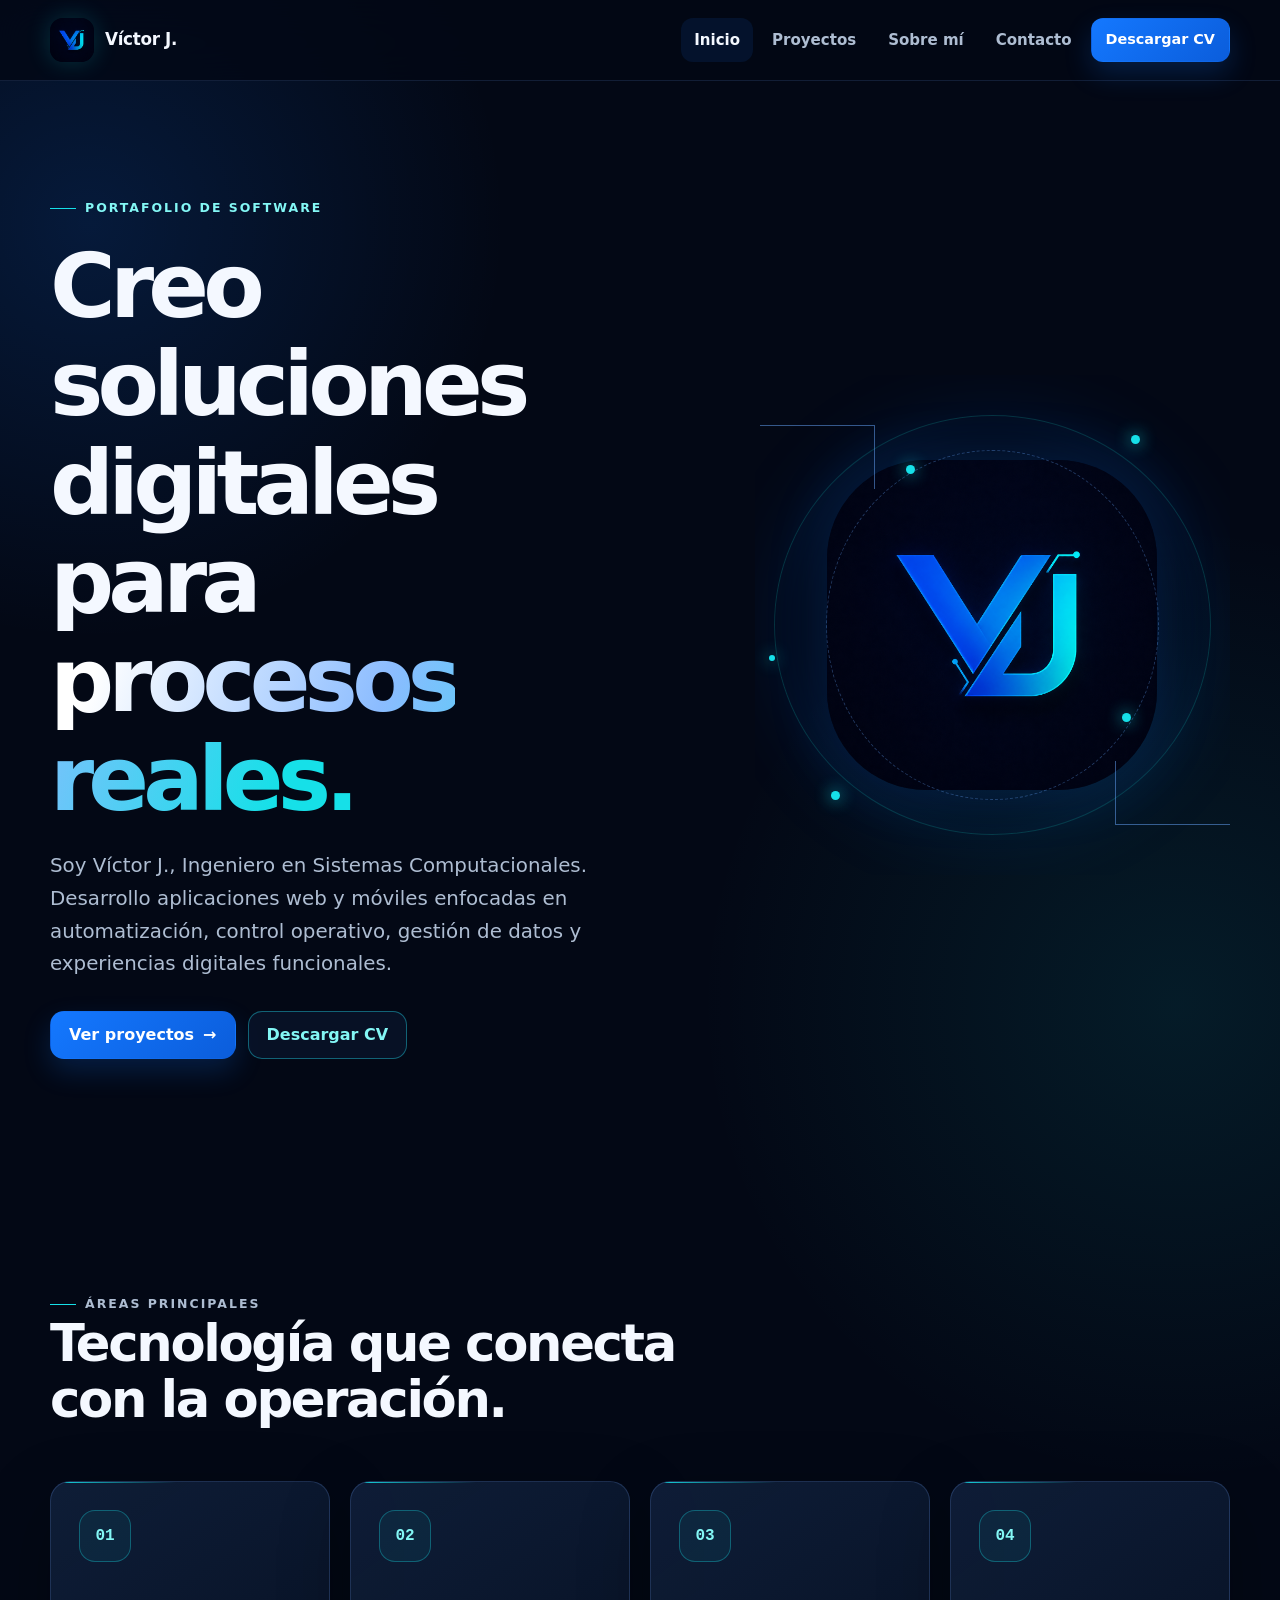
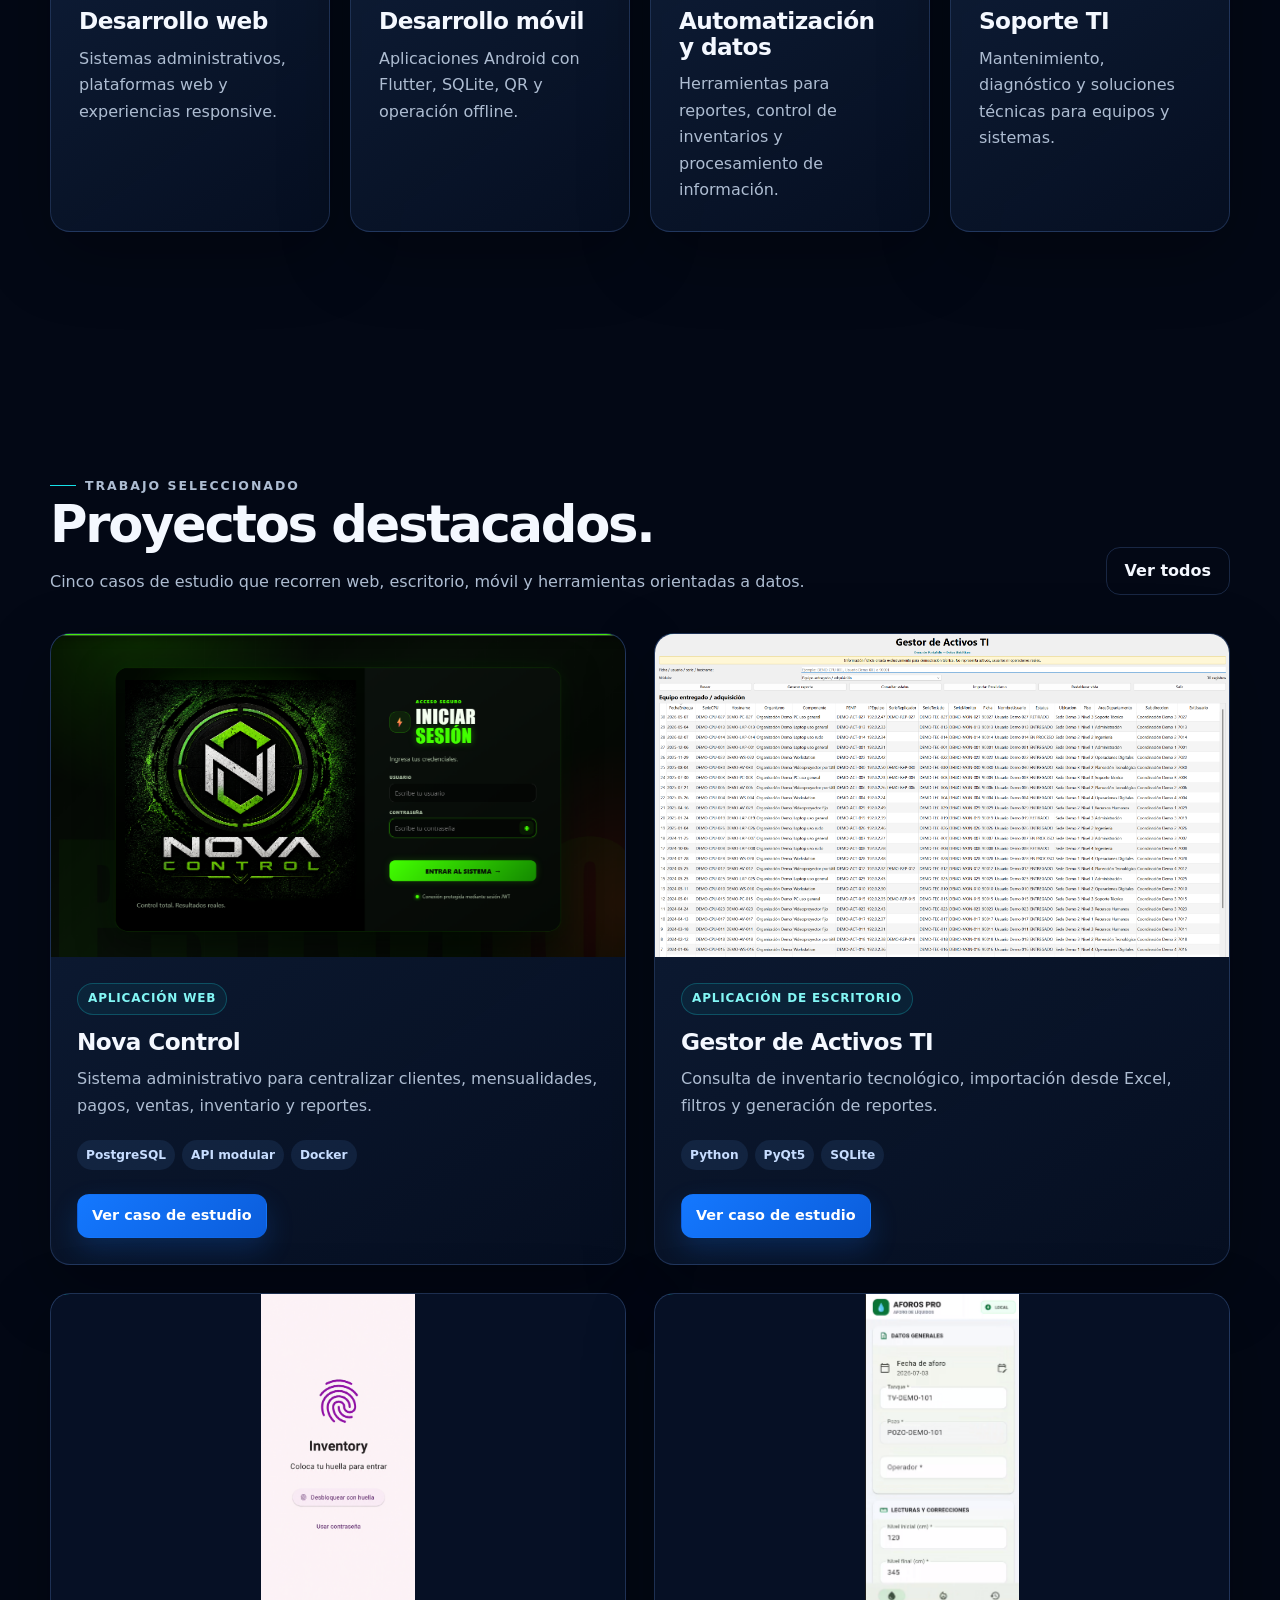
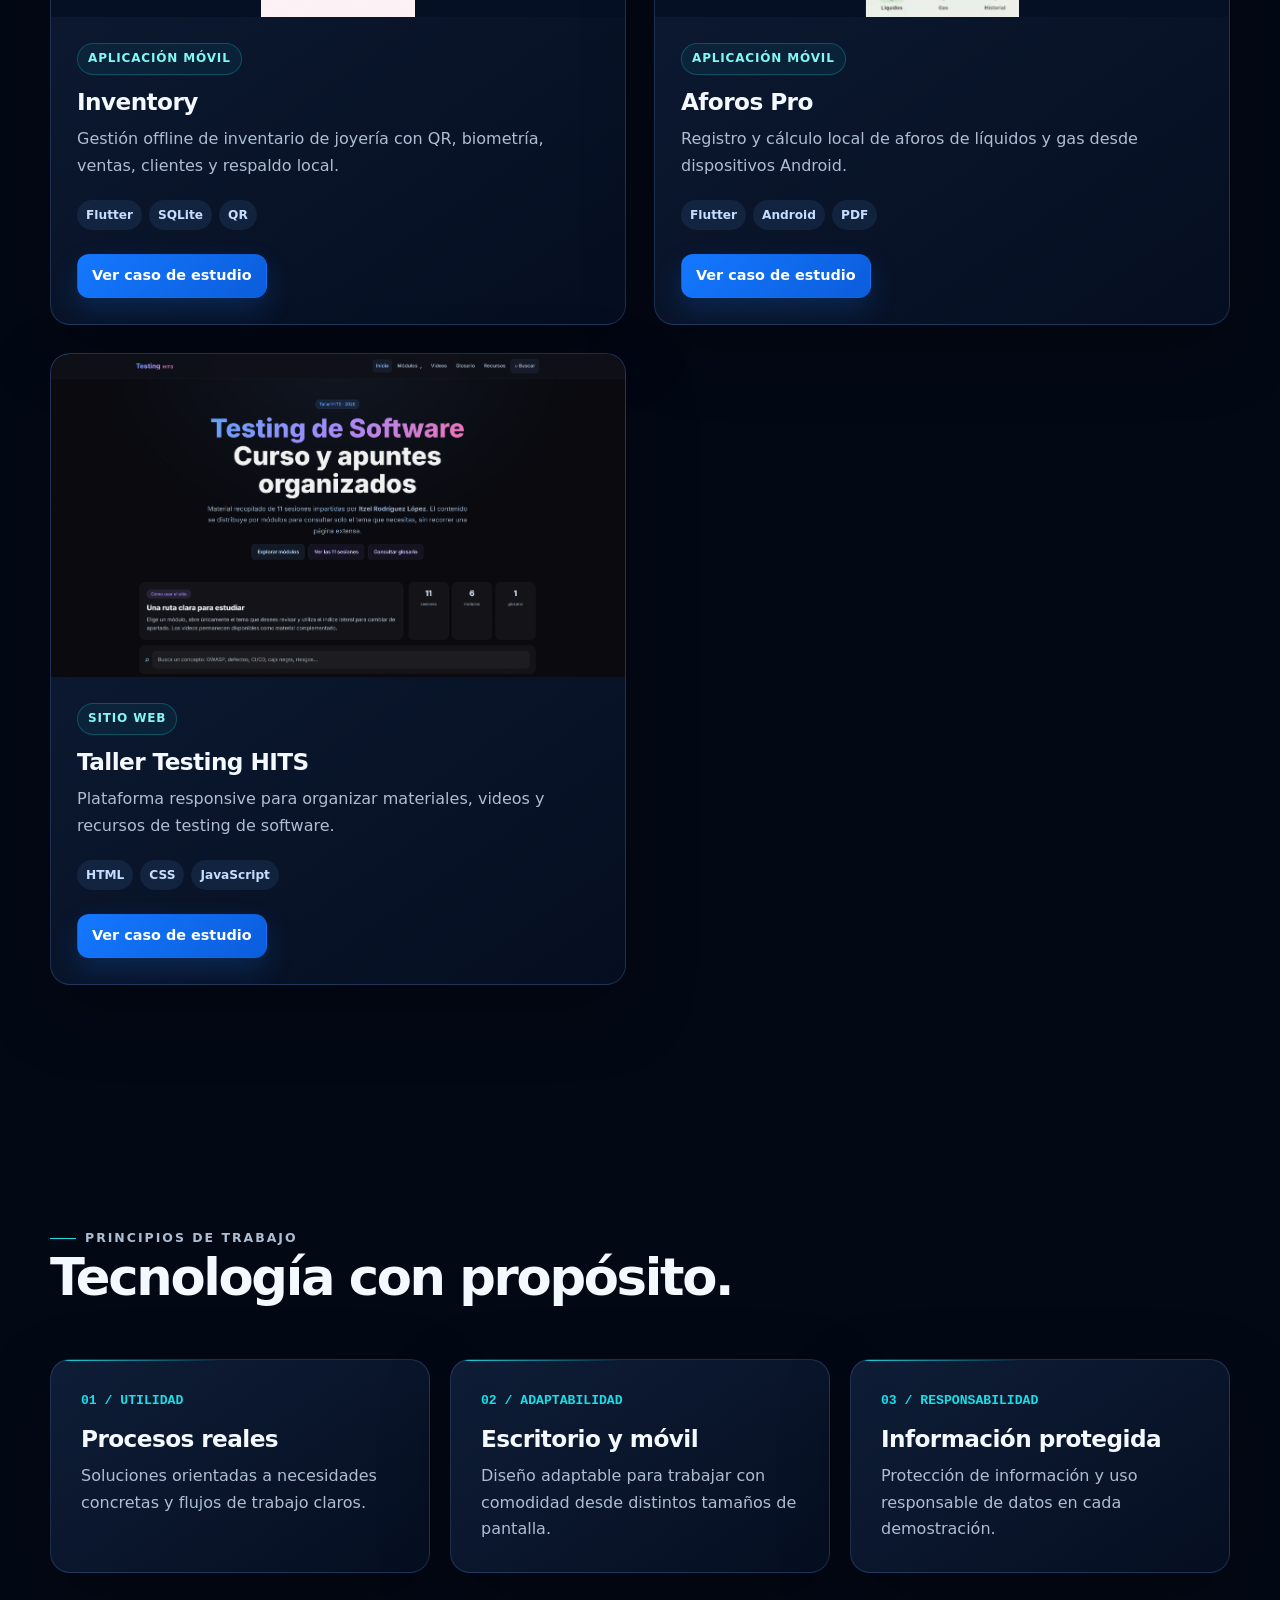
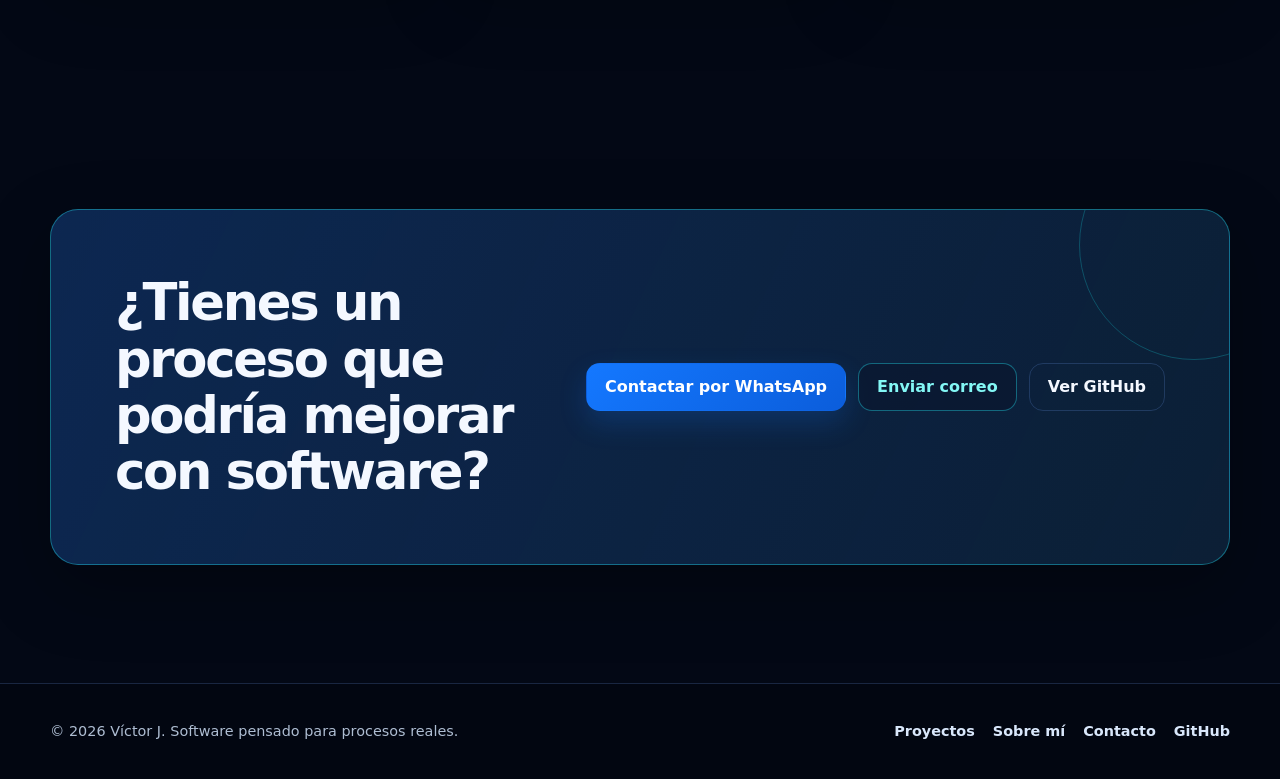
==== index.html @ 26761a8c "Add files via upload" ====
<!doctype html>
<html lang="es">
<head>
  <meta charset="utf-8">
  <meta name="viewport" content="width=device-width, initial-scale=1, viewport-fit=cover">
  <title>Víctor J. | Desarrollo web, móvil y automatización</title>
  <meta name="description" content="Portafolio de Víctor J., Ingeniero en Sistemas Computacionales especializado en desarrollo web, aplicaciones móviles, automatización y soluciones de TI.">
  <meta property="og:title" content="Víctor J. | Portafolio de software">
  <meta property="og:description" content="Soluciones digitales para procesos reales: desarrollo web, móvil, automatización y datos.">
  <meta property="og:type" content="website">
  <meta property="og:image" content="assets/brand/logo-vj.png">
  <meta property="og:locale" content="es_MX">
  <link rel="icon" type="image/png" href="assets/brand/logo-vj.png">
  <link rel="stylesheet" href="assets/css/styles.css">
  <script src="assets/js/site.js" defer></script>
</head>
<body>
  <a class="skip-link" href="#contenido">Saltar al contenido</a>
  <header class="site-header">
    <div class="container nav-shell">
      <a class="brand" href="index.html" aria-label="Víctor J., inicio">
        <img src="assets/brand/logo-vj.png" alt="" width="1254" height="1254">
        <span>Víctor J.</span>
      </a>
      <button class="menu-toggle" type="button" aria-label="Abrir menú" aria-controls="site-nav" aria-expanded="false" data-menu-toggle><span class="menu-icon" aria-hidden="true"></span></button>
      <nav class="site-nav" id="site-nav" aria-label="Navegación principal" data-site-nav>
        <a class="nav-link" href="index.html" aria-current="page">Inicio</a>
        <a class="nav-link" href="proyectos.html">Proyectos</a>
        <a class="nav-link" href="sobre-mi.html">Sobre mí</a>
        <a class="nav-link" href="contacto.html">Contacto</a>
        <a class="button button-small" href="assets/documents/CV-Victor-Jimenez.pdf" download>Descargar CV</a>
      </nav>
    </div>
  </header>

  <main id="contenido">
    <section class="hero">
      <div class="container hero-grid">
        <div class="hero-copy">
          <p class="eyebrow">Portafolio de software</p>
          <h1>Creo soluciones digitales para <span class="gradient-text">procesos reales.</span></h1>
          <p>Soy Víctor J., Ingeniero en Sistemas Computacionales. Desarrollo aplicaciones web y móviles enfocadas en automatización, control operativo, gestión de datos y experiencias digitales funcionales.</p>
          <div class="button-row">
            <a class="button" href="proyectos.html">Ver proyectos <span aria-hidden="true">→</span></a>
            <a class="button button-secondary" href="assets/documents/CV-Victor-Jimenez.pdf" download>Descargar CV</a>
          </div>
        </div>
        <div class="tech-visual" aria-label="Identidad visual tecnológica de Víctor J.">
          <span class="orbit" aria-hidden="true"></span>
          <span class="node node-one" aria-hidden="true"></span>
          <span class="node node-two" aria-hidden="true"></span>
          <span class="node node-three" aria-hidden="true"></span>
          <span class="circuit circuit-one" aria-hidden="true"></span>
          <span class="circuit circuit-two" aria-hidden="true"></span>
          <img class="hero-logo" src="assets/brand/logo-vj.png" alt="Logotipo VJ en tonos azul y turquesa" width="1254" height="1254" fetchpriority="high">
        </div>
      </div>
    </section>

    <section class="section" aria-labelledby="areas-title">
      <div class="container">
        <div class="section-head">
          <div>
            <p class="eyebrow">Áreas principales</p>
            <h2 id="areas-title">Tecnología que conecta con la operación.</h2>
          </div>
        </div>
        <div class="grid-4">
          <article class="card service-card"><span class="service-number">01</span><h3>Desarrollo web</h3><p>Sistemas administrativos, plataformas web y experiencias responsive.</p></article>
          <article class="card service-card"><span class="service-number">02</span><h3>Desarrollo móvil</h3><p>Aplicaciones Android con Flutter, SQLite, QR y operación offline.</p></article>
          <article class="card service-card"><span class="service-number">03</span><h3>Automatización y datos</h3><p>Herramientas para reportes, control de inventarios y procesamiento de información.</p></article>
          <article class="card service-card"><span class="service-number">04</span><h3>Soporte TI</h3><p>Mantenimiento, diagnóstico y soluciones técnicas para equipos y sistemas.</p></article>
        </div>
      </div>
    </section>

    <section class="section" aria-labelledby="featured-title">
      <div class="container">
        <div class="section-head">
          <div>
            <p class="eyebrow">Trabajo seleccionado</p>
            <h2 id="featured-title">Proyectos destacados.</h2>
            <p>Cinco casos de estudio que recorren web, escritorio, móvil y herramientas orientadas a datos.</p>
          </div>
          <a class="button button-ghost" href="proyectos.html">Ver todos</a>
        </div>
        <div class="project-grid">
          <article class="card project-card">
            <div class="project-card-media"><img src="assets/projects/nova-control/inicio-sesion-demo.png" alt="Pantalla demostrativa de inicio de sesión de Nova Control" width="1440" height="898" loading="lazy"></div>
            <div class="project-card-body"><span class="category">Aplicación web</span><h3>Nova Control</h3><p>Sistema administrativo para centralizar clientes, mensualidades, pagos, ventas, inventario y reportes.</p><ul class="tags" aria-label="Tecnologías"><li>PostgreSQL</li><li>API modular</li><li>Docker</li></ul><a class="button button-small" href="proyectos/nova-control.html">Ver caso de estudio</a></div>
          </article>
          <article class="card project-card">
            <div class="project-card-media"><img src="assets/projects/gestor-activos-ti/inventario-principal-demo.png" alt="Interfaz principal demostrativa del Gestor de Activos TI" width="2047" height="1223" loading="lazy"></div>
            <div class="project-card-body"><span class="category">Aplicación de escritorio</span><h3>Gestor de Activos TI</h3><p>Consulta de inventario tecnológico, importación desde Excel, filtros y generación de reportes.</p><ul class="tags" aria-label="Tecnologías"><li>Python</li><li>PyQt5</li><li>SQLite</li></ul><a class="button button-small" href="proyectos/gestor-activos-ti.html">Ver caso de estudio</a></div>
          </article>
          <article class="card project-card">
            <div class="project-card-media media-contain"><img src="assets/projects/inventory/inicio-biometrico.png" alt="Inicio de sesión biométrico de la aplicación Inventory" width="868" height="1813" loading="lazy"></div>
            <div class="project-card-body"><span class="category">Aplicación móvil</span><h3>Inventory</h3><p>Gestión offline de inventario de joyería con QR, biometría, ventas, clientes y respaldo local.</p><ul class="tags" aria-label="Tecnologías"><li>Flutter</li><li>SQLite</li><li>QR</li></ul><a class="button button-small" href="proyectos/inventory.html">Ver caso de estudio</a></div>
          </article>
          <article class="card project-card">
            <div class="project-card-media media-contain"><img src="assets/projects/aforos-pro/aforo-liquidos-demo.png" alt="Formulario demostrativo de aforo de líquidos en Aforos Pro" width="625" height="1309" loading="lazy"></div>
            <div class="project-card-body"><span class="category">Aplicación móvil</span><h3>Aforos Pro</h3><p>Registro y cálculo local de aforos de líquidos y gas desde dispositivos Android.</p><ul class="tags" aria-label="Tecnologías"><li>Flutter</li><li>Android</li><li>PDF</li></ul><a class="button button-small" href="proyectos/aforos-pro.html">Ver caso de estudio</a></div>
          </article>
          <article class="card project-card">
            <div class="project-card-media"><img src="assets/projects/testing-hits/portada-testing-hits.png" alt="Portada de la plataforma web Taller Testing HITS" width="2557" height="1387" loading="lazy"></div>
            <div class="project-card-body"><span class="category">Sitio web</span><h3>Taller Testing HITS</h3><p>Plataforma responsive para organizar materiales, videos y recursos de testing de software.</p><ul class="tags" aria-label="Tecnologías"><li>HTML</li><li>CSS</li><li>JavaScript</li></ul><a class="button button-small" href="proyectos/testing-hits.html">Ver caso de estudio</a></div>
          </article>
        </div>
      </div>
    </section>

    <section class="section" aria-labelledby="principles-title">
      <div class="container">
        <div class="section-head"><div><p class="eyebrow">Principios de trabajo</p><h2 id="principles-title">Tecnología con propósito.</h2></div></div>
        <div class="grid-3">
          <article class="card principle-card"><strong>01 / UTILIDAD</strong><h3>Procesos reales</h3><p>Soluciones orientadas a necesidades concretas y flujos de trabajo claros.</p></article>
          <article class="card principle-card"><strong>02 / ADAPTABILIDAD</strong><h3>Escritorio y móvil</h3><p>Diseño adaptable para trabajar con comodidad desde distintos tamaños de pantalla.</p></article>
          <article class="card principle-card"><strong>03 / RESPONSABILIDAD</strong><h3>Información protegida</h3><p>Protección de información y uso responsable de datos en cada demostración.</p></article>
        </div>
      </div>
    </section>

    <section class="section">
      <div class="container cta-panel">
        <h2>¿Tienes un proceso que podría mejorar con software?</h2>
        <div class="button-row">
          <a class="button" href="https://wa.me/529231001923" target="_blank" rel="noopener noreferrer">Contactar por WhatsApp</a>
          <a class="button button-secondary" href="mailto:mijangos.jimenez967@outlook.es">Enviar correo</a>
          <a class="button button-ghost" href="https://github.com/Victor-de-Jesus967/" target="_blank" rel="noopener noreferrer">Ver GitHub</a>
        </div>
      </div>
    </section>
  </main>

  <footer class="site-footer"><div class="container footer-grid"><p class="footer-copy">© <span data-current-year>2026</span> Víctor J. Software pensado para procesos reales.</p><nav class="footer-links" aria-label="Enlaces de pie de página"><a href="proyectos.html">Proyectos</a><a href="sobre-mi.html">Sobre mí</a><a href="contacto.html">Contacto</a><a href="https://github.com/Victor-de-Jesus967/" target="_blank" rel="noopener noreferrer">GitHub</a></nav></div></footer>
</body>
</html>
---- assets/css/styles.css ----
:root {
  color-scheme: dark;
  --bg: #030815;
  --bg-soft: #071124;
  --surface: rgba(11, 23, 46, 0.78);
  --surface-solid: #0b172e;
  --surface-light: #10203c;
  --line: rgba(115, 167, 255, 0.2);
  --line-strong: rgba(32, 213, 230, 0.42);
  --text: #f4f8ff;
  --muted: #aebdd2;
  --blue: #1478ff;
  --blue-light: #68a7ff;
  --cyan: #16e0e8;
  --cyan-soft: #83f7f5;
  --success: #56e39f;
  --shadow: 0 24px 70px rgba(0, 0, 0, 0.28);
  --radius-lg: 28px;
  --radius-md: 20px;
  --radius-sm: 14px;
  --container: min(1180px, calc(100% - 40px));
  --header-height: 80px;
}

*,
*::before,
*::after {
  box-sizing: border-box;
}

html {
  scroll-behavior: smooth;
  scrollbar-color: var(--blue) var(--bg);
}

body {
  margin: 0;
  min-width: 320px;
  overflow-x: clip;
  background:
    radial-gradient(circle at 7% 4%, rgba(20, 120, 255, 0.16), transparent 26rem),
    radial-gradient(circle at 92% 18%, rgba(22, 224, 232, 0.09), transparent 30rem),
    var(--bg);
  color: var(--text);
  font-family: Inter, ui-sans-serif, system-ui, -apple-system, BlinkMacSystemFont, "Segoe UI", sans-serif;
  font-size: 16px;
  line-height: 1.65;
  text-rendering: optimizeLegibility;
}

body.menu-open,
body.modal-open {
  overflow: hidden;
}

img,
svg {
  display: block;
  height: auto;
  max-width: 100%;
}

a {
  color: inherit;
  text-decoration: none;
}

button,
a {
  -webkit-tap-highlight-color: transparent;
}

button,
input {
  font: inherit;
}

:focus-visible {
  outline: 3px solid var(--cyan);
  outline-offset: 4px;
}

.skip-link {
  position: fixed;
  top: 10px;
  left: 10px;
  z-index: 9999;
  transform: translateY(-150%);
  border-radius: 10px;
  background: var(--text);
  color: var(--bg);
  padding: 11px 16px;
  font-weight: 800;
  transition: transform 160ms ease;
}

.skip-link:focus {
  transform: translateY(0);
}

.container {
  width: var(--container);
  margin-inline: auto;
}

.site-header {
  position: sticky;
  top: 0;
  z-index: 1000;
  padding-top: env(safe-area-inset-top);
  border-bottom: 1px solid rgba(115, 167, 255, 0.14);
  background: rgba(3, 8, 21, 0.82);
  backdrop-filter: blur(18px);
}

.nav-shell {
  min-height: var(--header-height);
  display: flex;
  align-items: center;
  justify-content: space-between;
  gap: 28px;
}

.brand {
  display: inline-flex;
  align-items: center;
  gap: 11px;
  flex: 0 0 auto;
  font-weight: 850;
  letter-spacing: -0.02em;
}

.brand img {
  width: 44px;
  height: 44px;
  border-radius: 13px;
  box-shadow: 0 0 24px rgba(22, 224, 232, 0.2);
}

.brand span {
  font-size: 1.05rem;
}

.site-nav {
  display: flex;
  align-items: center;
  gap: 6px;
}

.nav-link {
  display: inline-flex;
  min-height: 44px;
  align-items: center;
  border-radius: 12px;
  padding: 8px 13px;
  color: var(--muted);
  font-size: 0.94rem;
  font-weight: 700;
  transition: color 160ms ease, background 160ms ease;
}

.nav-link:hover,
.nav-link[aria-current="page"] {
  background: rgba(20, 120, 255, 0.1);
  color: var(--text);
}

.menu-toggle {
  display: none;
  width: 48px;
  height: 48px;
  align-items: center;
  justify-content: center;
  border: 1px solid var(--line);
  border-radius: 14px;
  background: var(--surface);
  color: var(--text);
  cursor: pointer;
}

.menu-icon,
.menu-icon::before,
.menu-icon::after {
  width: 22px;
  height: 2px;
  border-radius: 2px;
  background: currentColor;
  transition: transform 180ms ease, opacity 180ms ease;
}

.menu-icon {
  position: relative;
}

.menu-icon::before,
.menu-icon::after {
  position: absolute;
  left: 0;
  content: "";
}

.menu-icon::before { transform: translateY(-7px); }
.menu-icon::after { transform: translateY(7px); }
.menu-toggle[aria-expanded="true"] .menu-icon { background: transparent; }
.menu-toggle[aria-expanded="true"] .menu-icon::before { transform: rotate(45deg); }
.menu-toggle[aria-expanded="true"] .menu-icon::after { transform: rotate(-45deg); }

.button {
  display: inline-flex;
  min-height: 48px;
  align-items: center;
  justify-content: center;
  gap: 9px;
  border: 1px solid transparent;
  border-radius: 14px;
  padding: 11px 18px;
  background: linear-gradient(135deg, var(--blue), #0b5ddb);
  color: #fff;
  font-weight: 800;
  line-height: 1.2;
  cursor: pointer;
  box-shadow: 0 12px 28px rgba(20, 120, 255, 0.2);
  transition: transform 160ms ease, box-shadow 160ms ease, border-color 160ms ease;
}

.button:hover {
  transform: translateY(-2px);
  box-shadow: 0 16px 34px rgba(20, 120, 255, 0.28);
}

.button-secondary {
  border-color: var(--line-strong);
  background: rgba(11, 23, 46, 0.68);
  color: var(--cyan-soft);
  box-shadow: none;
}

.button-ghost {
  border-color: var(--line);
  background: transparent;
  color: var(--text);
  box-shadow: none;
}

.button-small {
  min-height: 44px;
  border-radius: 12px;
  padding: 9px 14px;
  font-size: 0.9rem;
}

.button-row {
  display: flex;
  flex-wrap: wrap;
  gap: 12px;
}

.eyebrow {
  display: inline-flex;
  align-items: center;
  gap: 9px;
  margin: 0 0 18px;
  color: var(--cyan-soft);
  font-size: 0.78rem;
  font-weight: 850;
  letter-spacing: 0.16em;
  text-transform: uppercase;
}

.eyebrow::before {
  width: 26px;
  height: 1px;
  background: var(--cyan);
  content: "";
}

h1,
h2,
h3,
p {
  margin-top: 0;
}

h1,
h2,
h3 {
  line-height: 1.1;
  text-wrap: balance;
}

h1 {
  margin-bottom: 22px;
  font-size: clamp(2.55rem, 7vw, 5.9rem);
  letter-spacing: -0.065em;
}

h2 {
  margin-bottom: 16px;
  font-size: clamp(2rem, 4vw, 3.6rem);
  letter-spacing: -0.045em;
}

h3 {
  margin-bottom: 12px;
  font-size: clamp(1.15rem, 2vw, 1.45rem);
  letter-spacing: -0.025em;
}

.gradient-text {
  background: linear-gradient(110deg, #fff 8%, #8bbcff 48%, var(--cyan) 88%);
  -webkit-background-clip: text;
  background-clip: text;
  color: transparent;
}

.lead {
  max-width: 760px;
  color: var(--muted);
  font-size: clamp(1.02rem, 2vw, 1.22rem);
}

.section {
  position: relative;
  padding-block: clamp(72px, 10vw, 118px);
}

.section-tight {
  padding-block: clamp(52px, 7vw, 82px);
}

.section-head {
  display: flex;
  align-items: end;
  justify-content: space-between;
  gap: 28px;
  margin-bottom: 38px;
}

.section-head > div {
  max-width: 770px;
}

.section-head p {
  margin-bottom: 0;
  color: var(--muted);
}

.hero {
  min-height: calc(100svh - var(--header-height));
  display: grid;
  align-items: center;
  padding-block: clamp(64px, 9vw, 110px);
}

.hero-grid {
  display: grid;
  grid-template-columns: minmax(0, 1.12fr) minmax(340px, 0.88fr);
  align-items: center;
  gap: clamp(44px, 8vw, 100px);
}

.hero-copy p:not(.eyebrow) {
  max-width: 720px;
  margin-bottom: 30px;
  color: var(--muted);
  font-size: clamp(1.04rem, 2vw, 1.24rem);
}

.tech-visual {
  position: relative;
  overflow: hidden;
  min-height: 500px;
  display: grid;
  place-items: center;
  isolation: isolate;
}

.tech-visual::before,
.tech-visual::after {
  position: absolute;
  z-index: -2;
  border-radius: 50%;
  content: "";
}

.tech-visual::before {
  inset: 8% 4%;
  border: 1px solid rgba(22, 224, 232, 0.2);
  box-shadow: inset 0 0 80px rgba(20, 120, 255, 0.11), 0 0 80px rgba(20, 120, 255, 0.1);
  animation: visual-pulse 5s ease-in-out infinite;
}

.tech-visual::after {
  inset: 20%;
  background: radial-gradient(circle, rgba(22, 224, 232, 0.22), rgba(20, 120, 255, 0.04) 50%, transparent 72%);
  filter: blur(14px);
}

.hero-logo {
  width: min(72%, 330px);
  aspect-ratio: 1;
  border-radius: 30%;
  box-shadow: 0 0 58px rgba(20, 120, 255, 0.22);
}

.orbit,
.circuit {
  position: absolute;
  pointer-events: none;
}

.orbit {
  inset: 15%;
  border: 1px dashed rgba(104, 167, 255, 0.32);
  border-radius: 50%;
  animation: orbit-spin 28s linear infinite;
}

.orbit::before,
.orbit::after,
.node {
  position: absolute;
  width: 9px;
  height: 9px;
  border-radius: 50%;
  background: var(--cyan);
  box-shadow: 0 0 16px var(--cyan);
  content: "";
}

.orbit::before { top: 4%; left: 24%; }
.orbit::after { right: 8%; bottom: 22%; }
.node-one { top: 12%; right: 19%; }
.node-two { bottom: 15%; left: 16%; }
.node-three { top: 56%; left: 3%; width: 6px; height: 6px; }

.circuit {
  width: 115px;
  height: 64px;
  border-top: 1px solid var(--blue-light);
  border-right: 1px solid var(--blue-light);
  opacity: 0.5;
}

.circuit-one { top: 10%; left: 1%; }
.circuit-two { right: 0; bottom: 10%; transform: rotate(180deg); }

.grid-4,
.grid-3,
.project-grid,
.skills-grid,
.contact-grid {
  display: grid;
  gap: 20px;
}

.grid-4 { grid-template-columns: repeat(4, minmax(0, 1fr)); }
.grid-3 { grid-template-columns: repeat(3, minmax(0, 1fr)); }
.project-grid { grid-template-columns: repeat(2, minmax(0, 1fr)); gap: 28px; }

.card {
  position: relative;
  overflow: hidden;
  border: 1px solid var(--line);
  border-radius: var(--radius-md);
  background: linear-gradient(145deg, rgba(16, 32, 60, 0.88), rgba(7, 17, 36, 0.78));
  box-shadow: var(--shadow);
}

.card::before {
  position: absolute;
  inset: 0 auto auto 0;
  width: 45%;
  height: 1px;
  background: linear-gradient(90deg, var(--cyan), transparent);
  content: "";
}

.service-card {
  min-height: 260px;
  padding: 28px;
}

.service-number {
  display: grid;
  width: 52px;
  height: 52px;
  place-items: center;
  margin-bottom: 46px;
  border: 1px solid rgba(22, 224, 232, 0.32);
  border-radius: 16px;
  background: rgba(22, 224, 232, 0.06);
  color: var(--cyan-soft);
  font-family: ui-monospace, SFMono-Regular, Menlo, Consolas, monospace;
  font-weight: 800;
}

.service-card p,
.principle-card p {
  margin-bottom: 0;
  color: var(--muted);
}

.project-card {
  display: flex;
  min-height: 100%;
  flex-direction: column;
}

.project-card-media {
  position: relative;
  overflow: hidden;
  aspect-ratio: 16 / 9;
  background: #061025;
}

.project-card-media img {
  width: 100%;
  height: 100%;
  object-fit: cover;
  transition: transform 400ms ease;
}

.project-card-media.media-contain img {
  object-fit: contain;
}

.project-card:hover .project-card-media img {
  transform: scale(1.025);
}

.project-card-body {
  display: flex;
  flex: 1;
  flex-direction: column;
  align-items: flex-start;
  padding: 26px;
}

.project-card-body p {
  color: var(--muted);
}

.project-card-body .button {
  margin-top: auto;
}

.category {
  display: inline-flex;
  margin-bottom: 14px;
  border: 1px solid rgba(22, 224, 232, 0.24);
  border-radius: 999px;
  padding: 5px 10px;
  background: rgba(22, 224, 232, 0.06);
  color: var(--cyan-soft);
  font-size: 0.75rem;
  font-weight: 850;
  letter-spacing: 0.07em;
  text-transform: uppercase;
}

.tags {
  display: flex;
  flex-wrap: wrap;
  gap: 7px;
  margin: 5px 0 24px;
  padding: 0;
  list-style: none;
}

.tags li {
  border-radius: 999px;
  background: rgba(104, 167, 255, 0.1);
  color: #c7ddff;
  padding: 5px 9px;
  font-size: 0.76rem;
  font-weight: 700;
}

.principle-card {
  padding: 30px;
}

.principle-card strong {
  display: block;
  margin-bottom: 14px;
  color: var(--cyan);
  font-family: ui-monospace, SFMono-Regular, Menlo, Consolas, monospace;
  font-size: 0.82rem;
}

.cta-panel {
  position: relative;
  overflow: hidden;
  display: grid;
  grid-template-columns: minmax(0, 1fr) auto;
  align-items: center;
  gap: 32px;
  border: 1px solid var(--line-strong);
  border-radius: var(--radius-lg);
  padding: clamp(34px, 6vw, 64px);
  background:
    linear-gradient(115deg, rgba(20, 120, 255, 0.17), rgba(22, 224, 232, 0.04)),
    var(--surface-solid);
  box-shadow: var(--shadow);
}

.cta-panel::after {
  position: absolute;
  top: -80px;
  right: -80px;
  width: 230px;
  height: 230px;
  border: 1px solid rgba(22, 224, 232, 0.25);
  border-radius: 50%;
  content: "";
}

.cta-panel h2 {
  max-width: 720px;
  margin-bottom: 0;
}

.page-hero {
  padding-block: clamp(72px, 10vw, 125px) clamp(55px, 8vw, 88px);
}

.page-hero h1 {
  max-width: 960px;
  font-size: clamp(2.7rem, 7vw, 5.5rem);
}

.page-hero .lead {
  margin-bottom: 0;
}

.breadcrumbs {
  display: flex;
  flex-wrap: wrap;
  align-items: center;
  gap: 9px;
  margin: 0 0 28px;
  padding: 0;
  color: var(--muted);
  font-size: 0.9rem;
  list-style: none;
}

.breadcrumbs li:not(:last-child)::after {
  margin-left: 9px;
  color: var(--blue-light);
  content: "/";
}

.breadcrumbs a:hover {
  color: var(--cyan-soft);
}

.project-hero-grid {
  display: grid;
  grid-template-columns: minmax(0, 0.82fr) minmax(420px, 1.18fr);
  align-items: center;
  gap: clamp(38px, 7vw, 86px);
}

.project-hero-grid h1 {
  font-size: clamp(2.7rem, 6vw, 5.3rem);
}

.project-subtitle {
  margin-bottom: 18px;
  color: var(--blue-light);
  font-size: clamp(1.1rem, 2vw, 1.35rem);
  font-weight: 800;
}

.project-cover {
  overflow: hidden;
  border: 1px solid var(--line-strong);
  border-radius: var(--radius-lg);
  background: var(--surface-solid);
  box-shadow: var(--shadow), 0 0 70px rgba(20, 120, 255, 0.09);
}

.project-cover img {
  width: 100%;
  max-height: 590px;
  object-fit: cover;
}

.project-cover.mobile-cover {
  width: min(100%, 440px);
  justify-self: center;
}

.project-cover.mobile-cover img {
  aspect-ratio: 0.56;
  max-height: 660px;
  object-fit: cover;
  object-position: top;
}

.study-grid {
  display: grid;
  grid-template-columns: minmax(0, 1.2fr) minmax(300px, 0.8fr);
  gap: 26px;
}

.study-card {
  padding: clamp(28px, 4vw, 42px);
}

.study-card p:last-child,
.study-card ul:last-child {
  margin-bottom: 0;
}

.check-list {
  display: grid;
  gap: 12px;
  margin: 0;
  padding: 0;
  list-style: none;
}

.check-list li {
  position: relative;
  padding-left: 28px;
  color: var(--muted);
}

.check-list li::before {
  position: absolute;
  top: 0.55em;
  left: 2px;
  width: 9px;
  height: 9px;
  border: 2px solid var(--cyan);
  border-radius: 50%;
  content: "";
}

.privacy-note {
  display: flex;
  align-items: flex-start;
  gap: 13px;
  margin-top: 26px;
  border: 1px solid rgba(86, 227, 159, 0.26);
  border-radius: 14px;
  padding: 16px 18px;
  background: rgba(86, 227, 159, 0.06);
  color: #c6ead7;
  font-size: 0.9rem;
}

.privacy-note::before {
  flex: 0 0 auto;
  color: var(--success);
  content: "●";
}

.gallery {
  display: grid;
  grid-template-columns: repeat(2, minmax(0, 1fr));
  gap: 20px;
}

.gallery-item {
  overflow: hidden;
  margin: 0;
  border: 1px solid var(--line);
  border-radius: var(--radius-md);
  background: var(--surface);
}

.gallery-button {
  position: relative;
  width: 100%;
  display: block;
  overflow: hidden;
  border: 0;
  padding: 0;
  background: #061025;
  color: inherit;
  cursor: zoom-in;
}

.gallery-button::after {
  position: absolute;
  right: 14px;
  bottom: 14px;
  display: grid;
  width: 44px;
  height: 44px;
  place-items: center;
  border: 1px solid rgba(255, 255, 255, 0.25);
  border-radius: 50%;
  background: rgba(3, 8, 21, 0.78);
  color: #fff;
  content: "+";
  font-size: 1.45rem;
  font-weight: 300;
}

.gallery-button img {
  width: 100%;
  aspect-ratio: 16 / 9;
  object-fit: cover;
  transition: transform 260ms ease;
}

.gallery-button:hover img {
  transform: scale(1.02);
}

.gallery-item figcaption {
  padding: 15px 18px 17px;
  color: var(--muted);
  font-size: 0.9rem;
}

.gallery.gallery-mobile .gallery-button img {
  aspect-ratio: 0.7;
  max-height: 650px;
  object-position: top;
}

.lightbox[hidden] {
  display: none;
}

.lightbox {
  position: fixed;
  inset: 0;
  z-index: 3000;
  display: grid;
  grid-template-columns: 64px minmax(0, 1fr) 64px;
  align-items: center;
  gap: 18px;
  padding: max(24px, env(safe-area-inset-top)) max(18px, env(safe-area-inset-right)) max(24px, env(safe-area-inset-bottom)) max(18px, env(safe-area-inset-left));
  background: rgba(1, 4, 12, 0.95);
  backdrop-filter: blur(16px);
}

.lightbox-figure {
  min-width: 0;
  margin: 0;
  text-align: center;
}

.lightbox-image {
  width: auto;
  max-width: 100%;
  max-height: calc(100vh - 135px);
  margin-inline: auto;
  border-radius: 12px;
  object-fit: contain;
  box-shadow: 0 22px 70px #000;
}

.lightbox-caption {
  margin: 14px 54px 0;
  color: #dbe8fb;
}

.lightbox-close,
.lightbox-nav {
  display: grid;
  width: 52px;
  height: 52px;
  place-items: center;
  border: 1px solid rgba(255, 255, 255, 0.22);
  border-radius: 50%;
  background: rgba(12, 27, 53, 0.86);
  color: #fff;
  cursor: pointer;
}

.lightbox-close {
  position: absolute;
  top: max(18px, env(safe-area-inset-top));
  right: max(18px, env(safe-area-inset-right));
  font-size: 1.6rem;
}

.lightbox-nav {
  font-size: 1.8rem;
}

.lightbox-nav[hidden] {
  display: none;
}

.about-intro {
  display: grid;
  grid-template-columns: minmax(0, 1fr) minmax(300px, 0.55fr);
  align-items: start;
  gap: 34px;
}

.about-mark {
  position: relative;
  min-height: 330px;
  display: grid;
  place-items: center;
  border: 1px solid var(--line);
  border-radius: var(--radius-lg);
  background: radial-gradient(circle, rgba(20, 120, 255, 0.2), transparent 65%), var(--surface);
}

.about-mark img {
  width: min(64%, 240px);
  border-radius: 26%;
}

.timeline {
  display: grid;
  gap: 18px;
}

.timeline-item {
  display: grid;
  grid-template-columns: 100px minmax(0, 1fr);
  gap: 22px;
  align-items: start;
  border-top: 1px solid var(--line);
  padding-top: 22px;
}

.timeline-year {
  color: var(--cyan);
  font-family: ui-monospace, SFMono-Regular, Menlo, Consolas, monospace;
  font-weight: 850;
}

.skills-grid {
  grid-template-columns: repeat(2, minmax(0, 1fr));
}

.skill-card {
  padding: 26px;
}

.skill-card p {
  margin-bottom: 0;
  color: var(--muted);
}

.contact-grid {
  grid-template-columns: repeat(2, minmax(0, 1fr));
}

.contact-card {
  display: flex;
  min-height: 235px;
  flex-direction: column;
  align-items: flex-start;
  padding: 30px;
}

.contact-card p {
  color: var(--muted);
}

.contact-card .button,
.contact-card .copy-wrap {
  margin-top: auto;
}

.contact-kicker {
  color: var(--cyan);
  font-family: ui-monospace, SFMono-Regular, Menlo, Consolas, monospace;
  font-size: 0.78rem;
  font-weight: 850;
  letter-spacing: 0.08em;
  text-transform: uppercase;
}

.email-address {
  overflow-wrap: anywhere;
  color: #d9e7fb;
}

.copy-wrap {
  display: flex;
  flex-wrap: wrap;
  align-items: center;
  gap: 12px;
}

.copy-status {
  min-height: 1.5em;
  color: var(--success);
  font-size: 0.88rem;
}

.not-found {
  min-height: calc(100svh - var(--header-height));
  display: grid;
  place-items: center;
  padding-block: 72px;
  text-align: center;
}

.not-found-code {
  margin-bottom: 8px;
  background: linear-gradient(120deg, var(--blue), var(--cyan));
  -webkit-background-clip: text;
  background-clip: text;
  color: transparent;
  font-size: clamp(6rem, 22vw, 13rem);
  font-weight: 900;
  letter-spacing: -0.09em;
  line-height: 0.85;
}

.not-found p {
  max-width: 600px;
  margin-inline: auto;
  color: var(--muted);
}

.site-footer {
  padding: 36px 0 calc(36px + env(safe-area-inset-bottom));
  border-top: 1px solid var(--line);
  background: rgba(2, 6, 16, 0.75);
}

.footer-grid {
  display: flex;
  align-items: center;
  justify-content: space-between;
  gap: 24px;
}

.footer-copy {
  margin: 0;
  color: var(--muted);
  font-size: 0.9rem;
}

.footer-links {
  display: flex;
  flex-wrap: wrap;
  gap: 18px;
  color: #d9e7fb;
  font-size: 0.9rem;
  font-weight: 700;
}

.footer-links a:hover {
  color: var(--cyan-soft);
}

@keyframes orbit-spin {
  to { transform: rotate(360deg); }
}

@keyframes visual-pulse {
  50% { transform: scale(1.025); opacity: 0.72; }
}

@media (max-width: 1024px) {
  :root { --container: min(100% - 32px, 940px); }
  .grid-4 { grid-template-columns: repeat(2, minmax(0, 1fr)); }
  .hero-grid { grid-template-columns: minmax(0, 1fr) minmax(300px, 0.72fr); gap: 38px; }
  .tech-visual { min-height: 410px; }
  .project-hero-grid { grid-template-columns: 1fr; }
  .project-cover { max-width: 880px; }
}

@media (max-width: 820px) {
  :root { --header-height: 72px; }
  .menu-toggle { display: inline-flex; }
  .site-nav {
    position: fixed;
    top: calc(var(--header-height) + env(safe-area-inset-top));
    right: 16px;
    left: 16px;
    max-height: calc(100svh - var(--header-height) - 32px);
    overflow-y: auto;
    display: grid;
    gap: 6px;
    border: 1px solid var(--line-strong);
    border-radius: 18px;
    padding: 12px;
    background: rgba(5, 13, 29, 0.98);
    box-shadow: 0 24px 80px #000;
    visibility: hidden;
    opacity: 0;
    transform: translateY(-12px);
    transition: visibility 180ms ease, opacity 180ms ease, transform 180ms ease;
  }
  .site-nav.is-open { visibility: visible; opacity: 1; transform: translateY(0); }
  .nav-link { width: 100%; padding-inline: 15px; }
  .site-nav .button { width: 100%; margin-top: 4px; }
  .hero { min-height: auto; }
  .hero-grid { grid-template-columns: 1fr; }
  .hero-copy { max-width: 720px; }
  .tech-visual { order: -1; min-height: 360px; width: min(100%, 480px); margin-inline: auto; }
  .hero-logo { width: min(62%, 260px); }
  .project-grid,
  .study-grid,
  .about-intro { grid-template-columns: 1fr; }
  .grid-3 { grid-template-columns: 1fr; }
  .section-head { align-items: start; flex-direction: column; }
  .cta-panel { grid-template-columns: 1fr; }
  .gallery { grid-template-columns: 1fr; }
}

@media (max-width: 620px) {
  :root { --container: calc(100% - 28px); }
  body { line-height: 1.58; }
  .section { padding-block: 68px; }
  .section-tight { padding-block: 50px; }
  .brand span { font-size: 1rem; }
  .brand img { width: 40px; height: 40px; border-radius: 12px; }
  .grid-4,
  .project-grid,
  .skills-grid,
  .contact-grid { grid-template-columns: 1fr; }
  .service-card { min-height: 0; }
  .service-number { margin-bottom: 32px; }
  .project-card-body { padding: 22px; }
  .button-row { flex-direction: column; }
  .button-row .button { width: 100%; }
  .page-hero { padding-block: 64px 48px; }
  .project-cover.mobile-cover { width: min(100%, 390px); }
  .timeline-item { grid-template-columns: 72px minmax(0, 1fr); gap: 14px; }
  .footer-grid { align-items: flex-start; flex-direction: column; }
  .lightbox { grid-template-columns: 48px minmax(0, 1fr) 48px; gap: 6px; padding-inline: 8px; }
  .lightbox-nav { width: 44px; height: 44px; }
  .lightbox-close { width: 46px; height: 46px; }
  .lightbox-caption { margin-inline: 4px; font-size: 0.9rem; }
}

@media (max-width: 410px) {
  :root { --container: calc(100% - 24px); }
  .tech-visual { min-height: 310px; }
  .project-card-body,
  .service-card,
  .skill-card,
  .contact-card,
  .principle-card { padding: 20px; }
  .study-card { padding: 23px 20px; }
  .cta-panel { padding: 28px 20px; }
}

@media (prefers-reduced-motion: reduce) {
  html { scroll-behavior: auto; }
  *,
  *::before,
  *::after {
    animation-duration: 0.01ms !important;
    animation-iteration-count: 1 !important;
    scroll-behavior: auto !important;
    transition-duration: 0.01ms !important;
  }
}
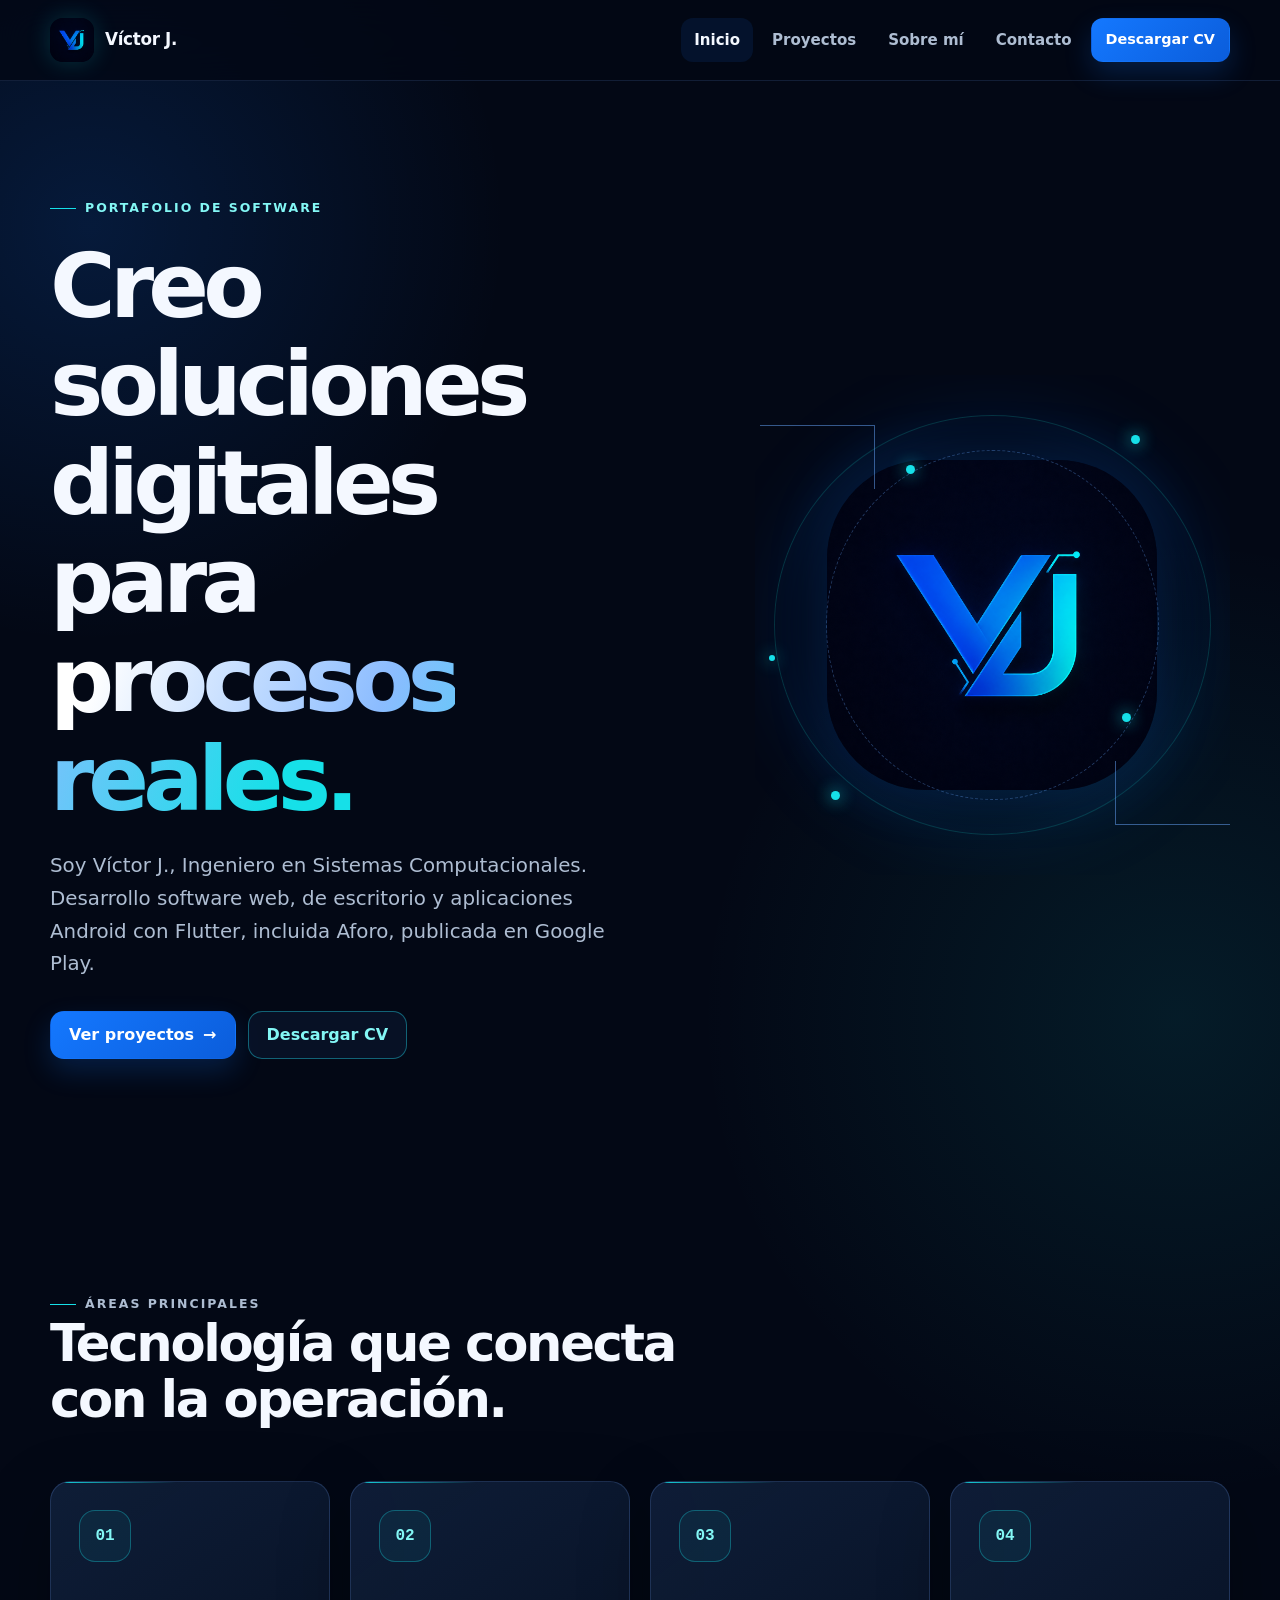
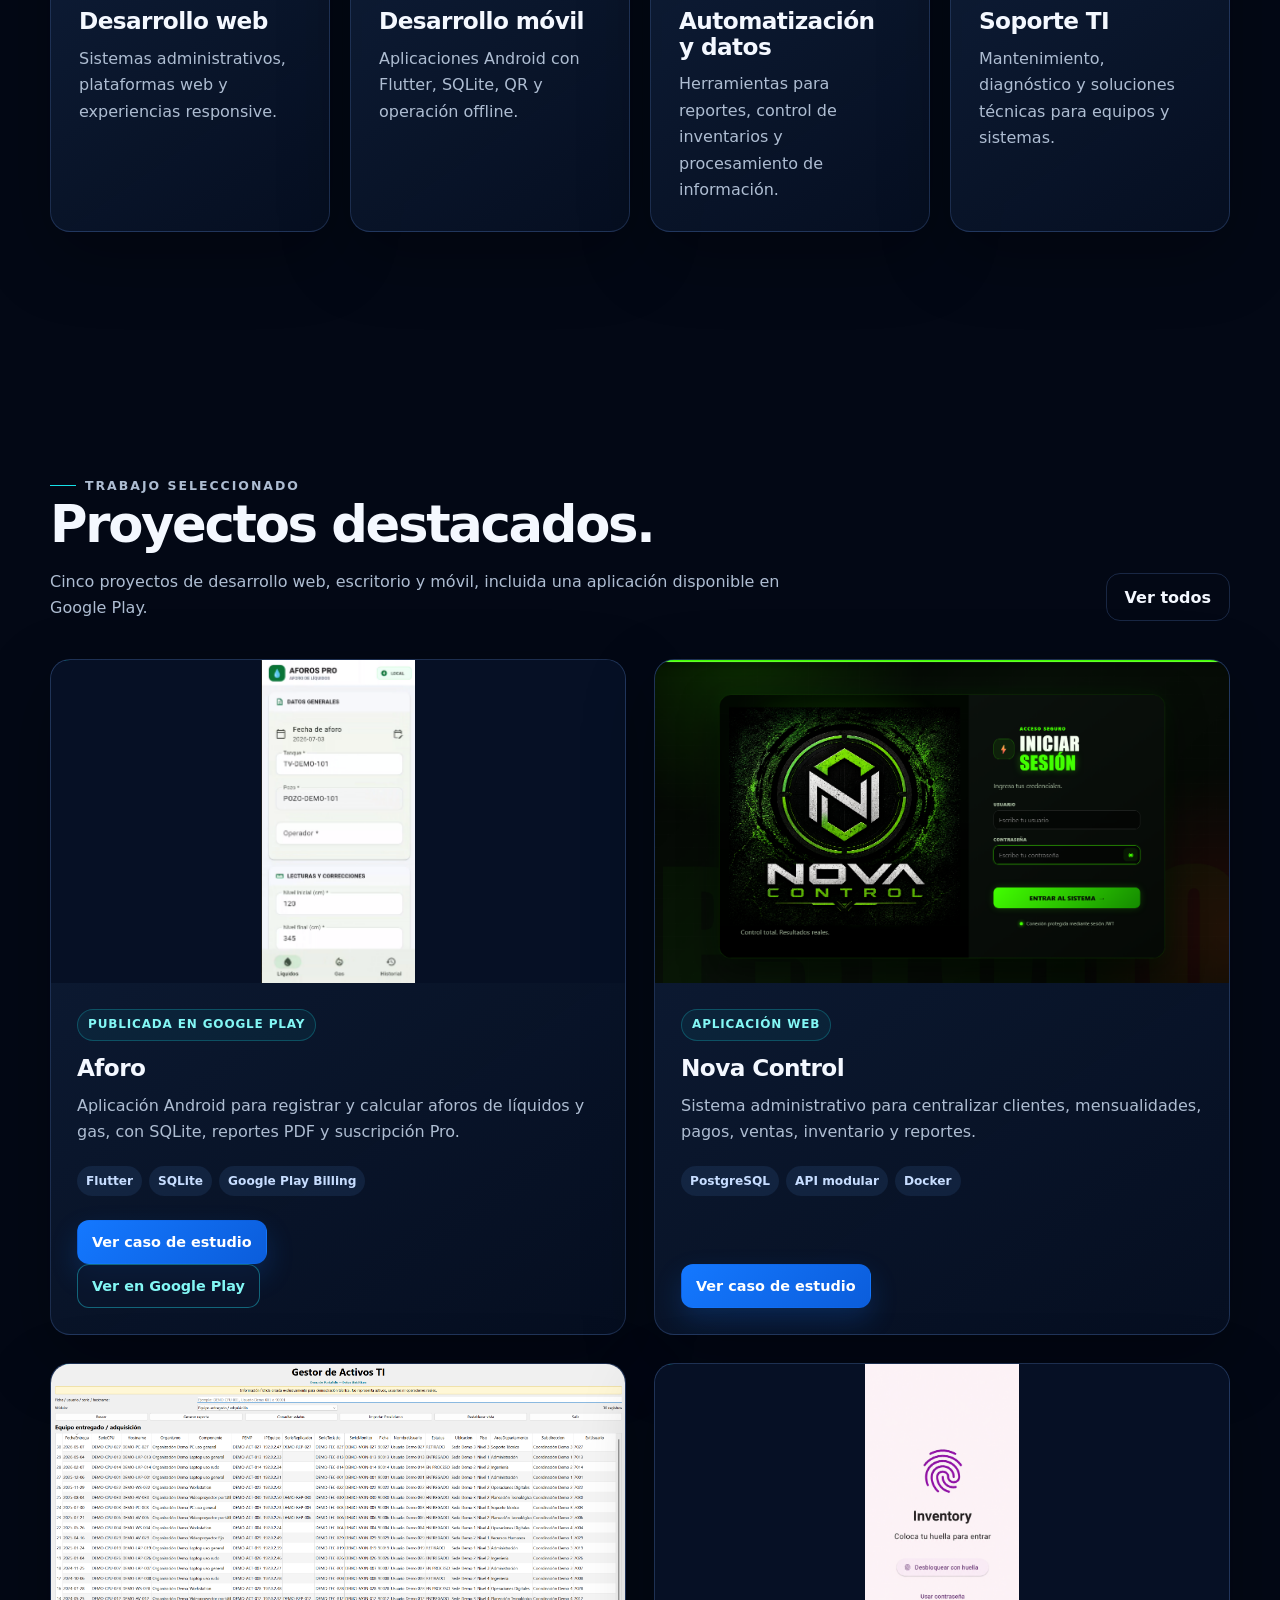
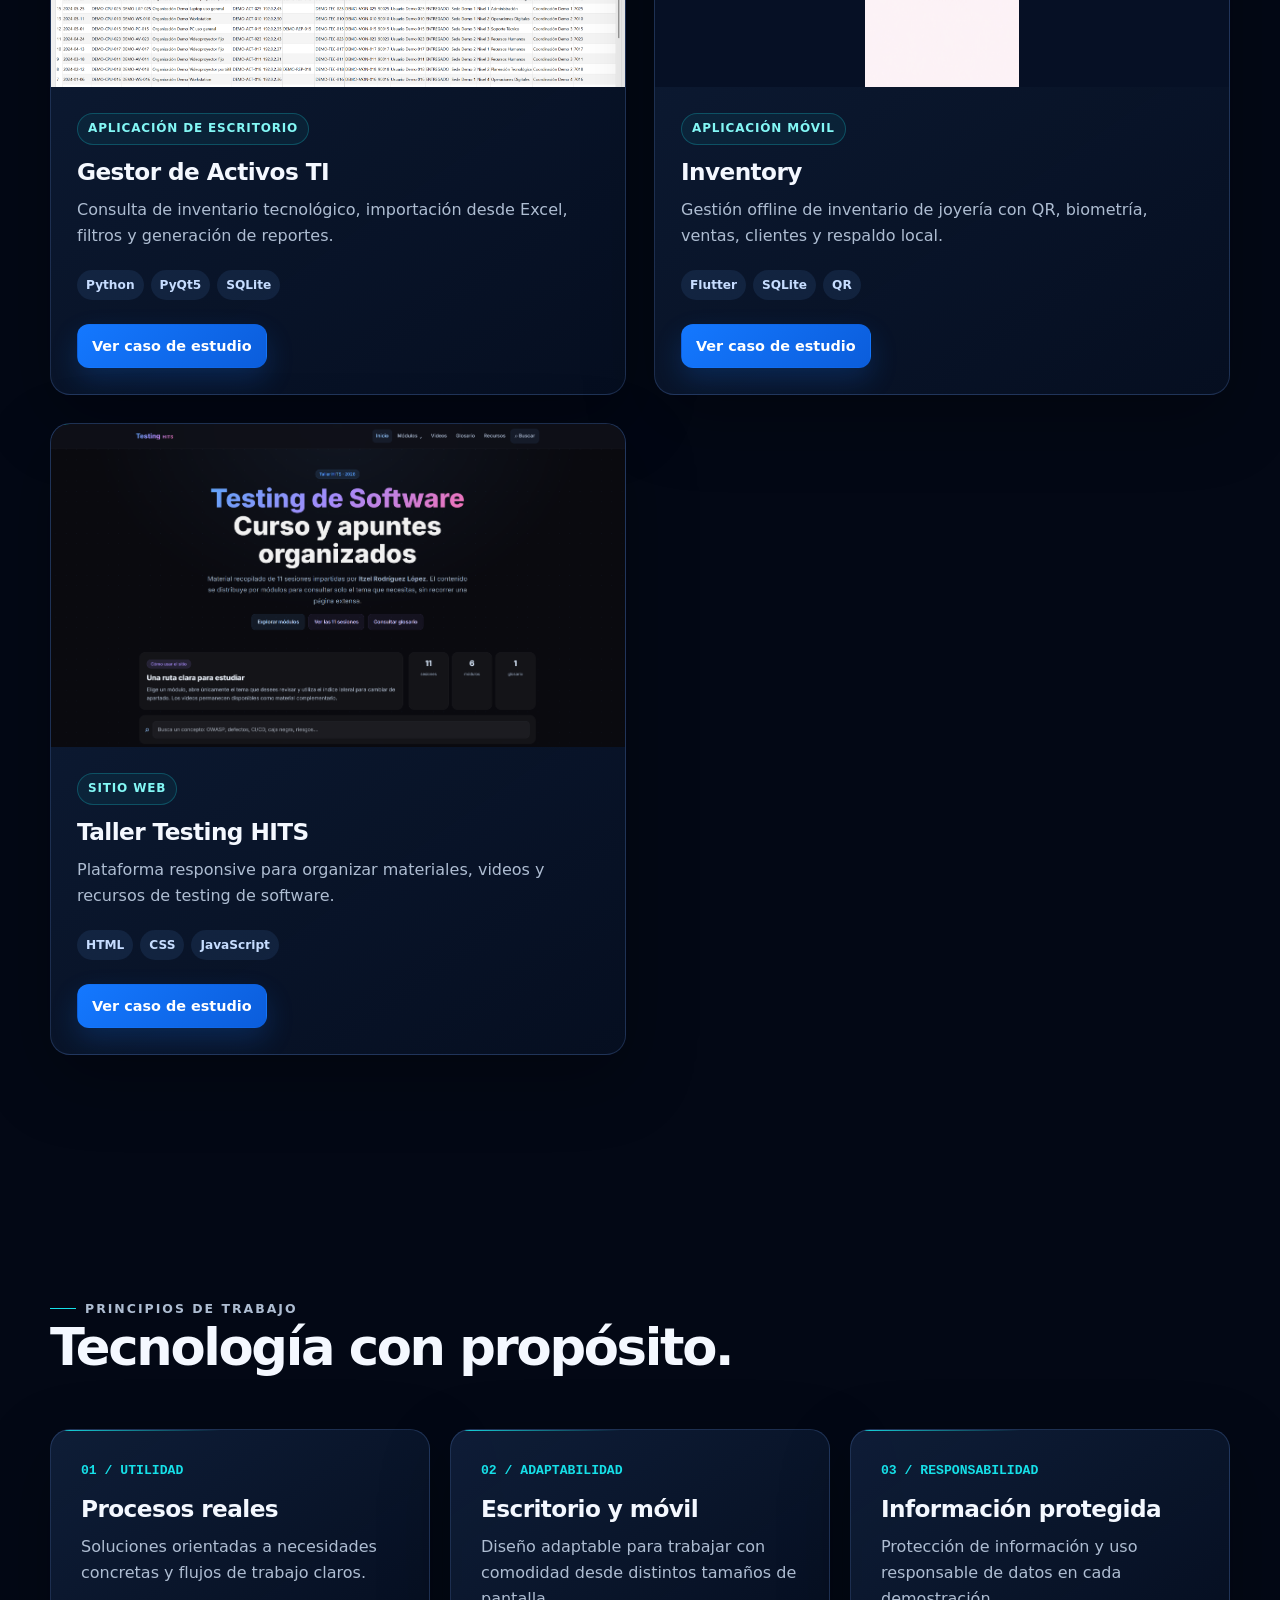
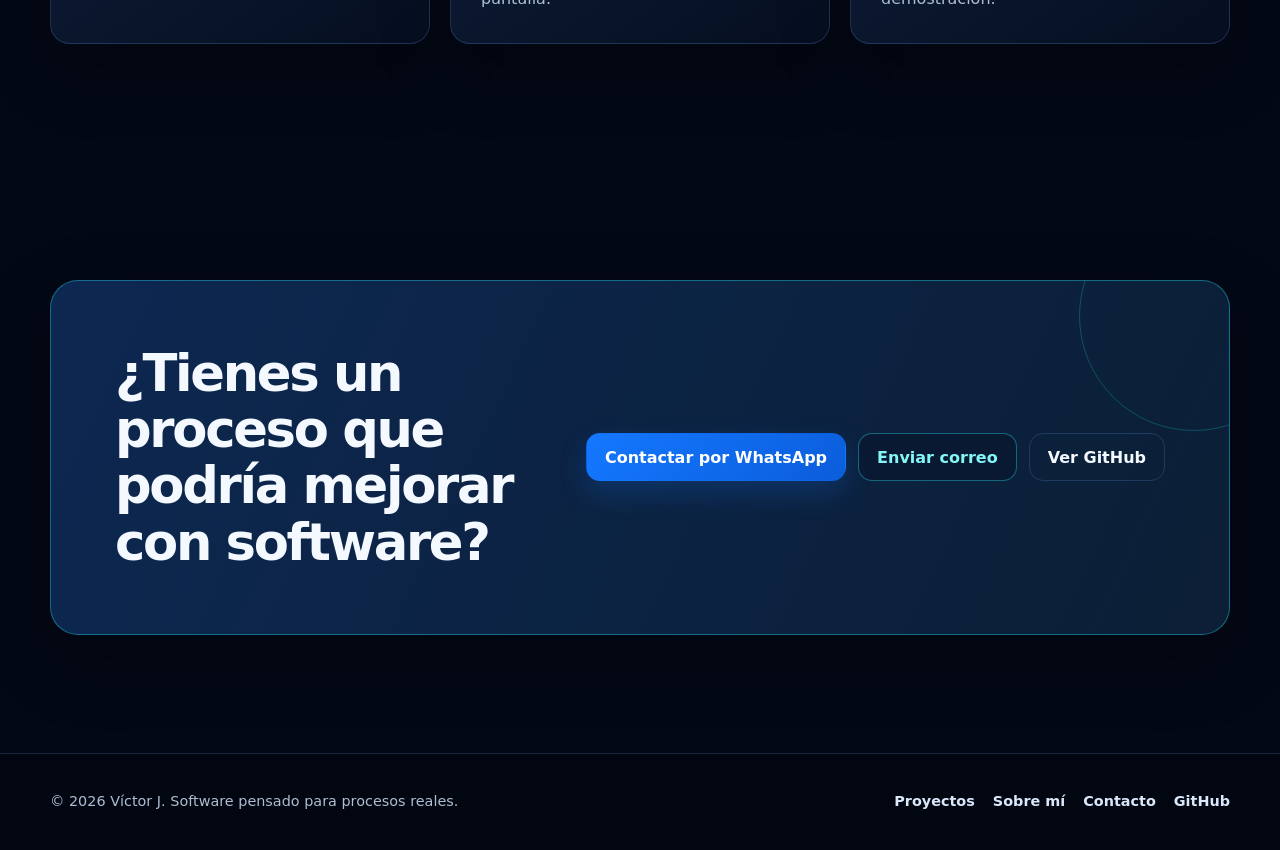
==== commit c43fdfdf: "Actualizar portafolio: index.html" ====
--- a/index.html
+++ b/index.html
@@ -4,7 +4,7 @@
   <meta charset="utf-8">
   <meta name="viewport" content="width=device-width, initial-scale=1, viewport-fit=cover">
   <title>Víctor J. | Desarrollo web, móvil y automatización</title>
-  <meta name="description" content="Portafolio de Víctor J., Ingeniero en Sistemas Computacionales especializado en desarrollo web, aplicaciones móviles, automatización y soluciones de TI.">
+  <meta name="description" content="Portafolio de Víctor J. Ingeniero en Sistemas Computacionales especializado en desarrollo web, aplicaciones móviles, automatización y soluciones de TI.">
   <meta property="og:title" content="Víctor J. | Portafolio de software">
   <meta property="og:description" content="Soluciones digitales para procesos reales: desarrollo web, móvil, automatización y datos.">
   <meta property="og:type" content="website">
@@ -39,7 +39,7 @@
         <div class="hero-copy">
           <p class="eyebrow">Portafolio de software</p>
           <h1>Creo soluciones digitales para <span class="gradient-text">procesos reales.</span></h1>
-          <p>Soy Víctor J., Ingeniero en Sistemas Computacionales. Desarrollo aplicaciones web y móviles enfocadas en automatización, control operativo, gestión de datos y experiencias digitales funcionales.</p>
+          <p>Soy Víctor J., Ingeniero en Sistemas Computacionales. Desarrollo software web, de escritorio y aplicaciones Android con Flutter, incluida Aforo, publicada en Google Play.</p>
           <div class="button-row">
             <a class="button" href="proyectos.html">Ver proyectos <span aria-hidden="true">→</span></a>
             <a class="button button-secondary" href="assets/documents/CV-Victor-Jimenez.pdf" download>Descargar CV</a>
@@ -80,11 +80,15 @@
           <div>
             <p class="eyebrow">Trabajo seleccionado</p>
             <h2 id="featured-title">Proyectos destacados.</h2>
-            <p>Cinco casos de estudio que recorren web, escritorio, móvil y herramientas orientadas a datos.</p>
+            <p>Cinco proyectos de desarrollo web, escritorio y móvil, incluida una aplicación disponible en Google Play.</p>
           </div>
           <a class="button button-ghost" href="proyectos.html">Ver todos</a>
         </div>
         <div class="project-grid">
+          <article class="card project-card">
+            <div class="project-card-media media-contain"><img src="assets/projects/aforos-pro/aforo-liquidos-demo.png" alt="Formulario demostrativo de aforo de líquidos en Aforos Pro" width="625" height="1309" loading="lazy"></div>
+            <div class="project-card-body"><span class="category">Publicada en Google Play</span><h3>Aforo</h3><p>Aplicación Android para registrar y calcular aforos de líquidos y gas, con SQLite, reportes PDF y suscripción Pro.</p><ul class="tags" aria-label="Tecnologías"><li>Flutter</li><li>SQLite</li><li>Google Play Billing</li></ul><a class="button button-small" href="proyectos/aforos-pro.html">Ver caso de estudio</a> <a class="button button-small button-secondary" href="https://play.google.com/store/apps/details?id=dev.victordejesus.aforo" target="_blank" rel="noopener noreferrer">Ver en Google Play</a></div>
+          </article>
           <article class="card project-card">
             <div class="project-card-media"><img src="assets/projects/nova-control/inicio-sesion-demo.png" alt="Pantalla demostrativa de inicio de sesión de Nova Control" width="1440" height="898" loading="lazy"></div>
             <div class="project-card-body"><span class="category">Aplicación web</span><h3>Nova Control</h3><p>Sistema administrativo para centralizar clientes, mensualidades, pagos, ventas, inventario y reportes.</p><ul class="tags" aria-label="Tecnologías"><li>PostgreSQL</li><li>API modular</li><li>Docker</li></ul><a class="button button-small" href="proyectos/nova-control.html">Ver caso de estudio</a></div>
@@ -97,10 +101,7 @@
             <div class="project-card-media media-contain"><img src="assets/projects/inventory/inicio-biometrico.png" alt="Inicio de sesión biométrico de la aplicación Inventory" width="868" height="1813" loading="lazy"></div>
             <div class="project-card-body"><span class="category">Aplicación móvil</span><h3>Inventory</h3><p>Gestión offline de inventario de joyería con QR, biometría, ventas, clientes y respaldo local.</p><ul class="tags" aria-label="Tecnologías"><li>Flutter</li><li>SQLite</li><li>QR</li></ul><a class="button button-small" href="proyectos/inventory.html">Ver caso de estudio</a></div>
           </article>
-          <article class="card project-card">
-            <div class="project-card-media media-contain"><img src="assets/projects/aforos-pro/aforo-liquidos-demo.png" alt="Formulario demostrativo de aforo de líquidos en Aforos Pro" width="625" height="1309" loading="lazy"></div>
-            <div class="project-card-body"><span class="category">Aplicación móvil</span><h3>Aforos Pro</h3><p>Registro y cálculo local de aforos de líquidos y gas desde dispositivos Android.</p><ul class="tags" aria-label="Tecnologías"><li>Flutter</li><li>Android</li><li>PDF</li></ul><a class="button button-small" href="proyectos/aforos-pro.html">Ver caso de estudio</a></div>
-          </article>
+
           <article class="card project-card">
             <div class="project-card-media"><img src="assets/projects/testing-hits/portada-testing-hits.png" alt="Portada de la plataforma web Taller Testing HITS" width="2557" height="1387" loading="lazy"></div>
             <div class="project-card-body"><span class="category">Sitio web</span><h3>Taller Testing HITS</h3><p>Plataforma responsive para organizar materiales, videos y recursos de testing de software.</p><ul class="tags" aria-label="Tecnologías"><li>HTML</li><li>CSS</li><li>JavaScript</li></ul><a class="button button-small" href="proyectos/testing-hits.html">Ver caso de estudio</a></div>
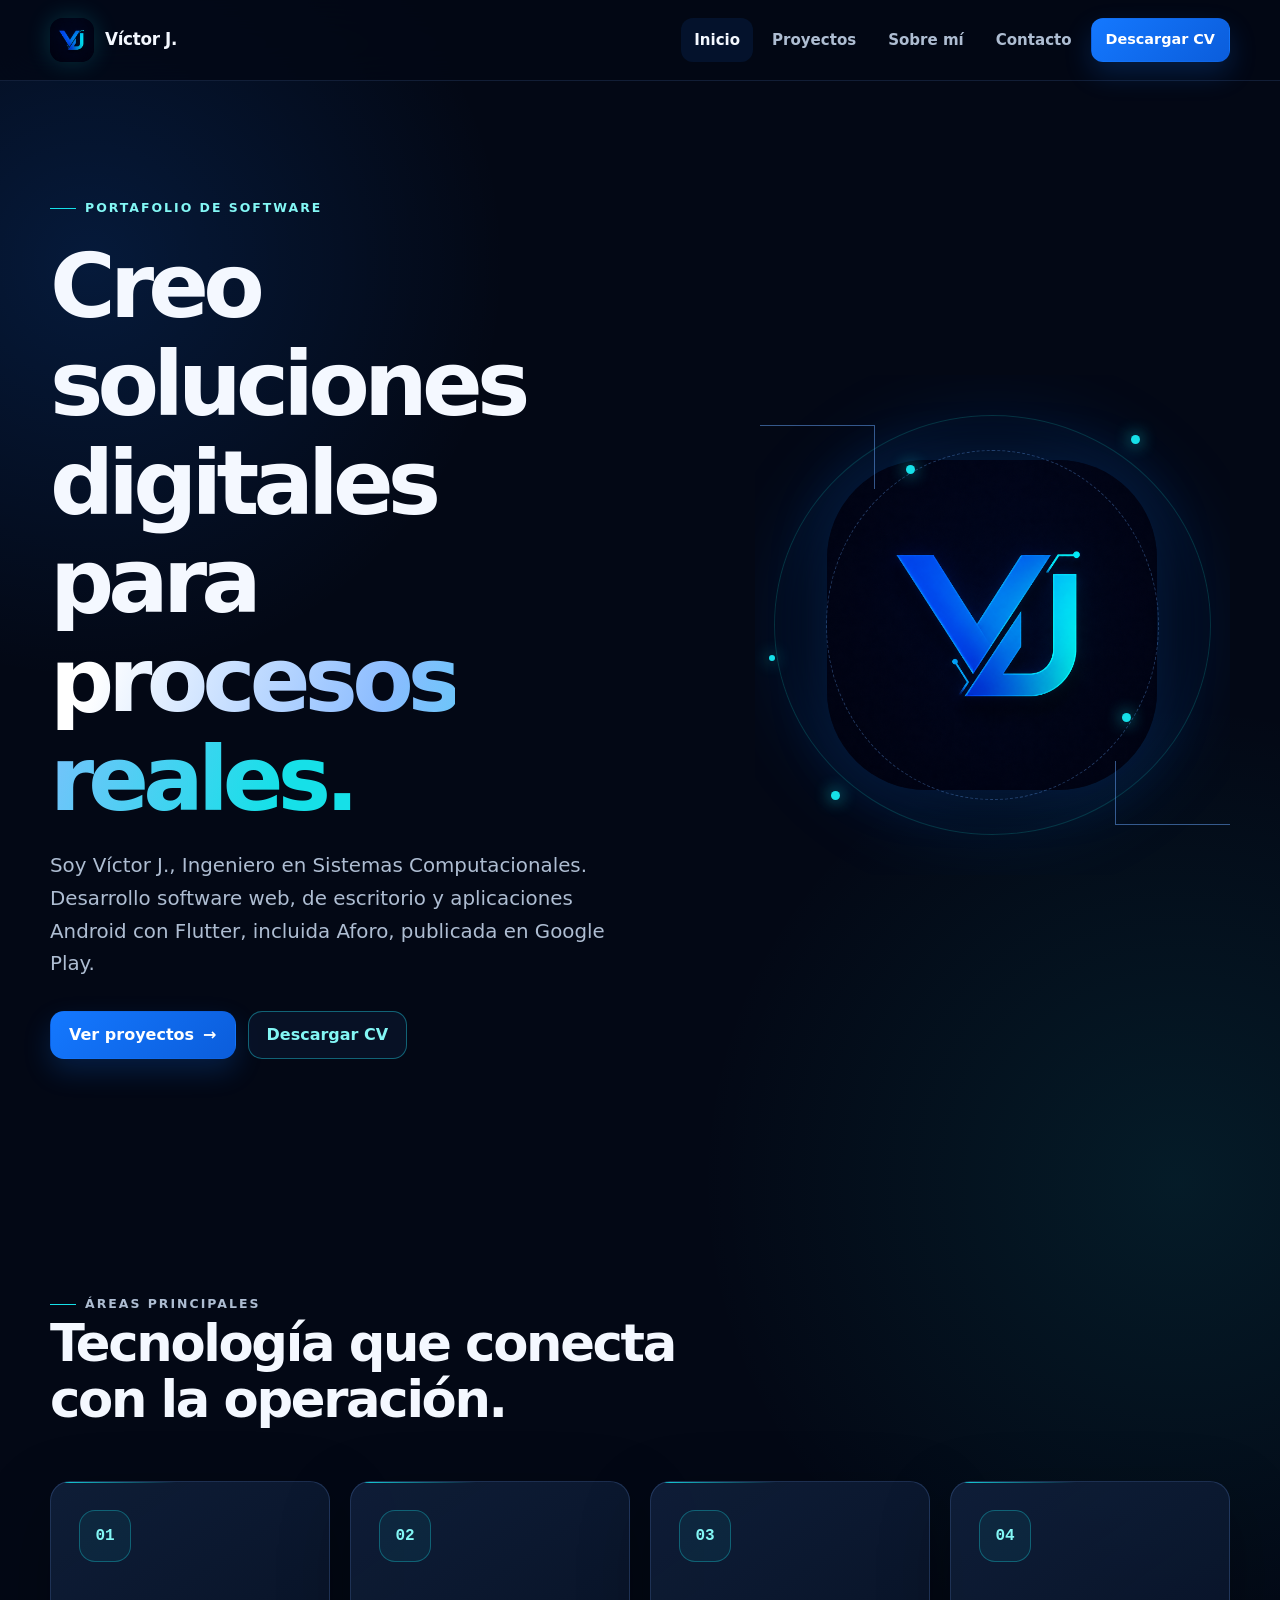
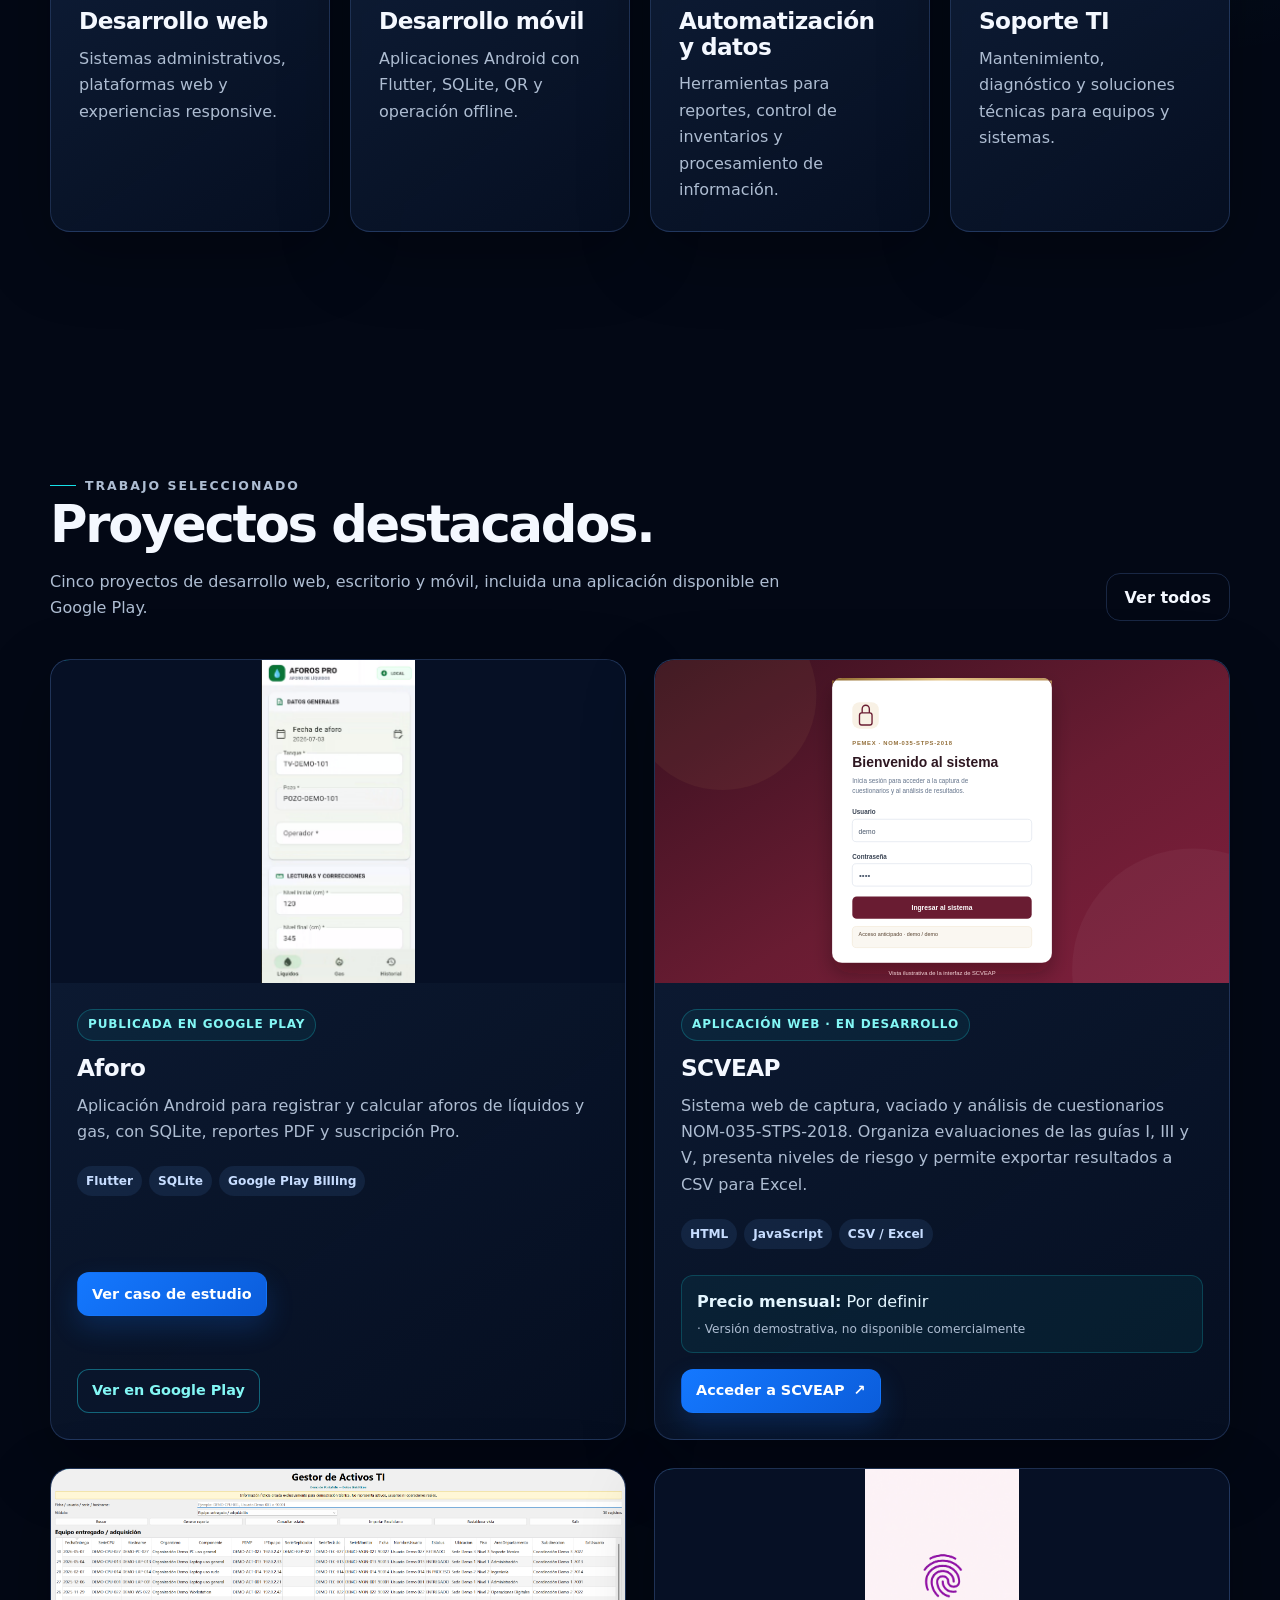
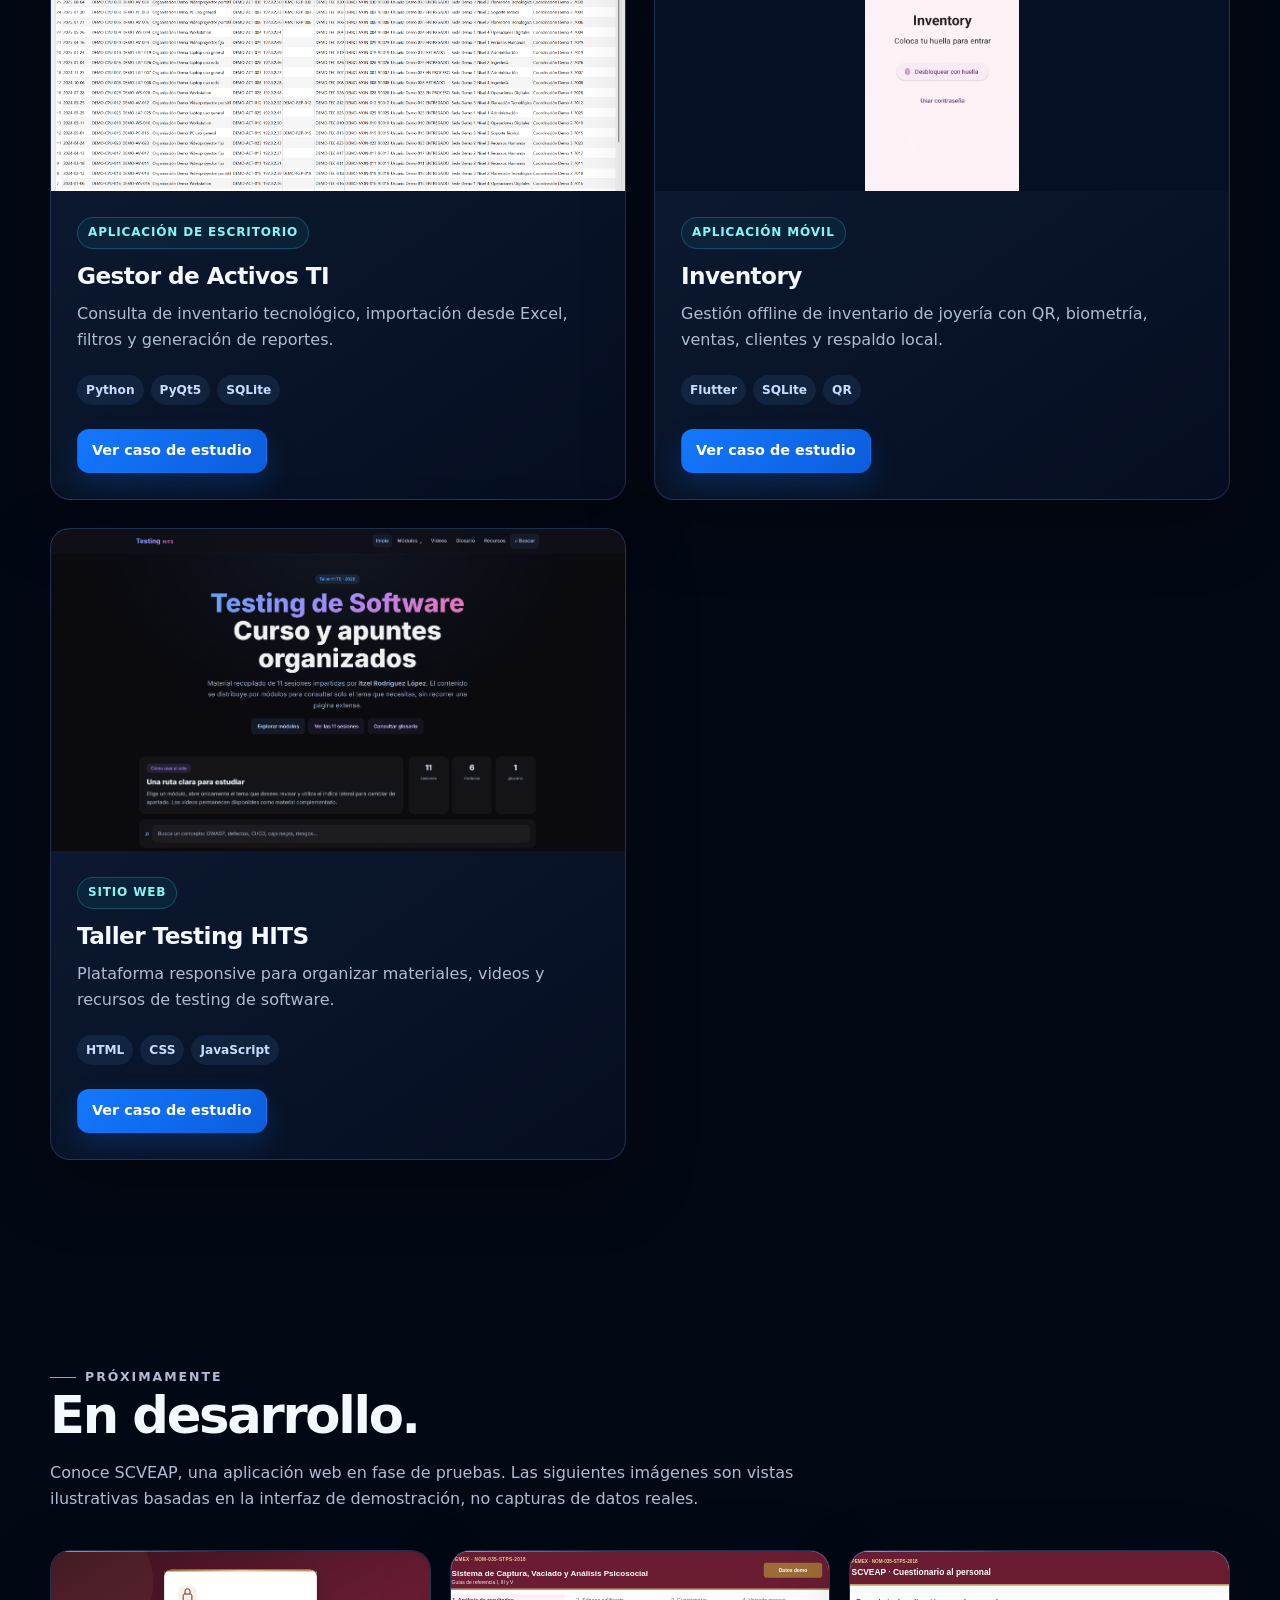
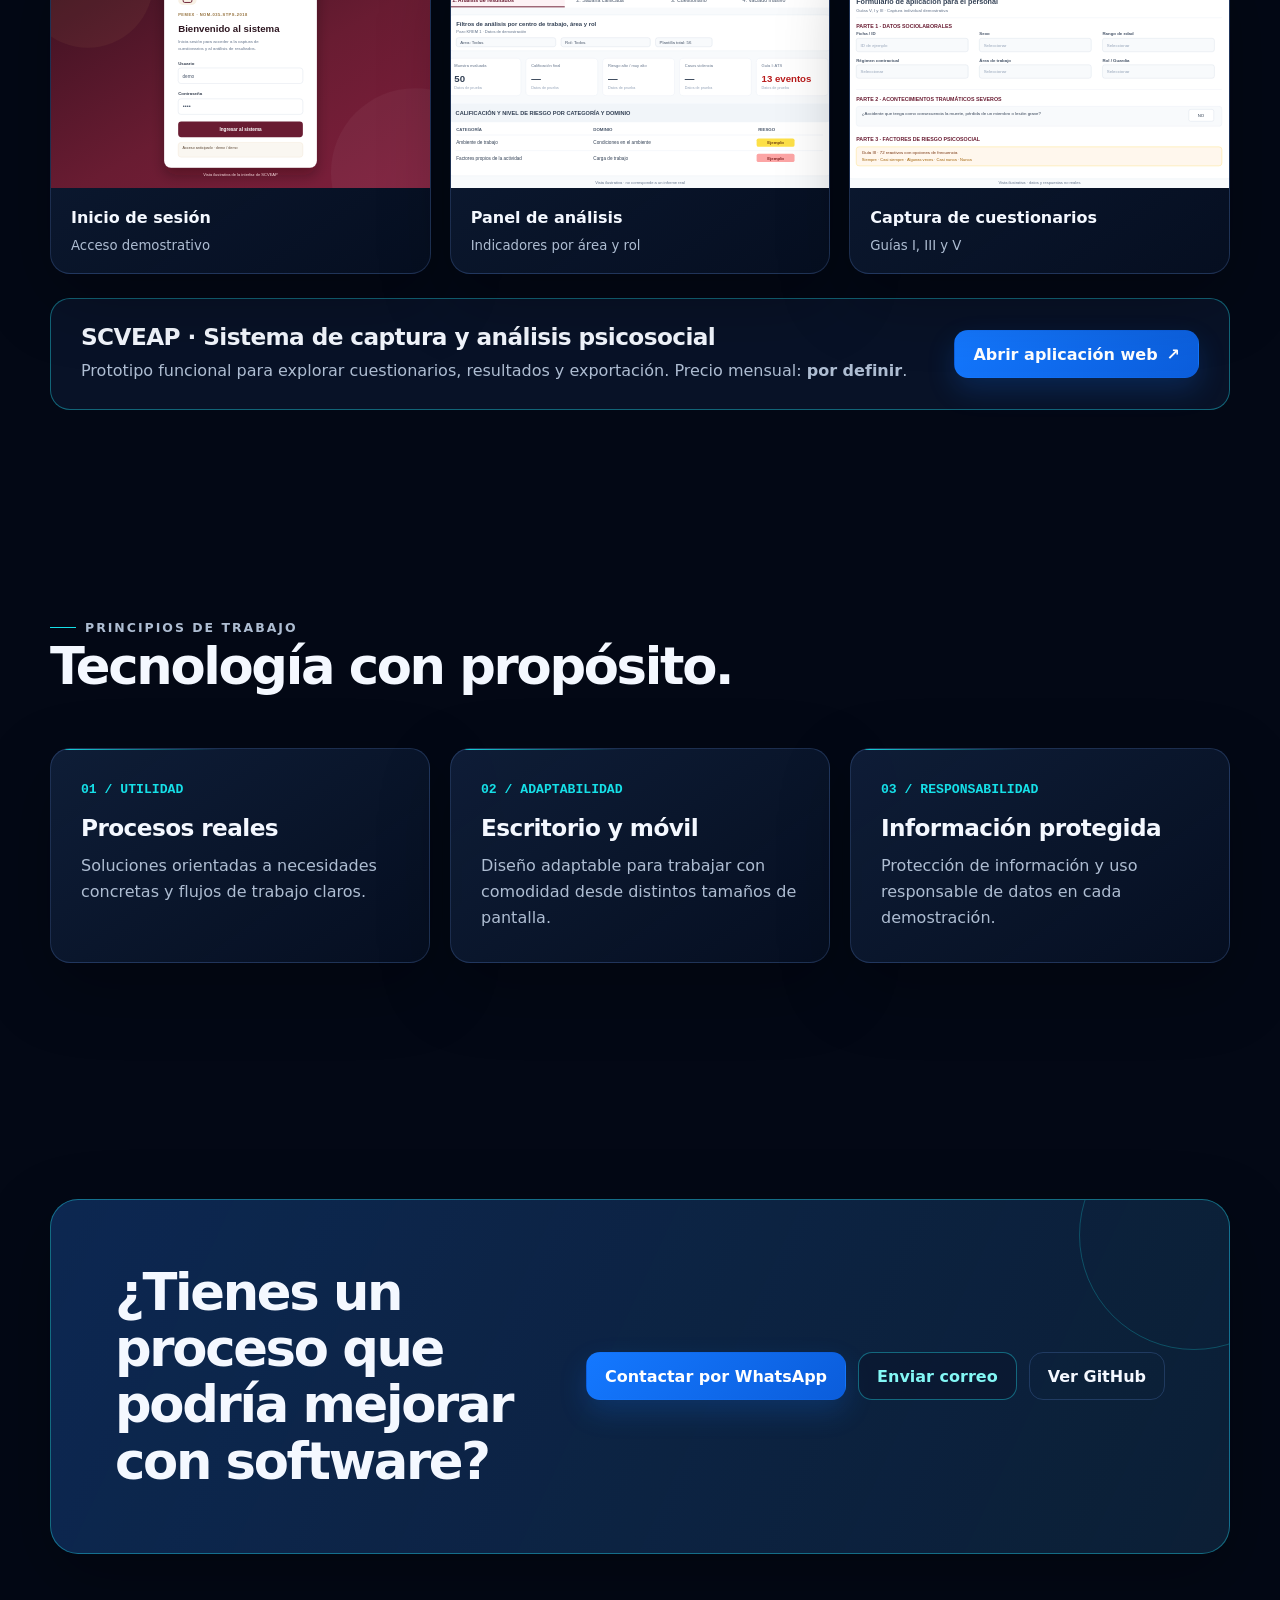
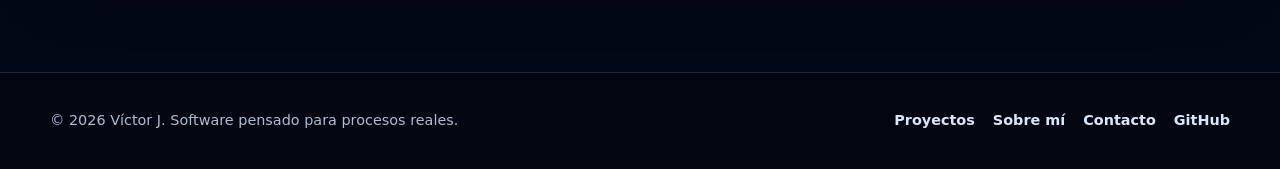
==== commit 49943ffe: "Presenta SCVEAP en portada y agrega galería de desarrollo" ====
--- a/index.html
+++ b/index.html
@@ -2,6 +2,7 @@
 <html lang="es">
 <head>
   <meta charset="utf-8">
+  <link rel="canonical" href="https://victordejesus.dev/">
   <meta name="viewport" content="width=device-width, initial-scale=1, viewport-fit=cover">
   <title>Víctor J. | Desarrollo web, móvil y automatización</title>
   <meta name="description" content="Portafolio de Víctor J. Ingeniero en Sistemas Computacionales especializado en desarrollo web, aplicaciones móviles, automatización y soluciones de TI.">
@@ -13,6 +14,21 @@
   <link rel="icon" type="image/png" href="assets/brand/logo-vj.png">
   <link rel="stylesheet" href="assets/css/styles.css">
   <script src="assets/js/site.js" defer></script>
+    <style>
+      .scveap-price { margin-top: 2px; padding: 13px 15px; width: 100%; border: 1px solid rgba(22,224,232,.20); border-radius: 12px; background: rgba(22,224,232,.06); color: #e4f6ff !important; }
+      .scveap-price small { display: block; margin-top: 3px; color: var(--muted); font-size: .76rem; }
+      .scveap-gallery { display: grid; grid-template-columns: repeat(3,minmax(0,1fr)); gap: 19px; }
+      .scveap-shot { margin: 0; }
+      .scveap-shot img { display: block; width: 100%; aspect-ratio: 16/10; object-fit: cover; object-position: top; background: #0b172e; }
+      .scveap-shot figcaption { padding: 17px 20px; font-weight: 800; }
+      .scveap-shot figcaption span { display: block; margin-top: 3px; font-size: .83rem; font-weight: 500; color: var(--muted); }
+      .scveap-cta { margin-top: 24px; padding: 25px 30px; display: flex; align-items: center; justify-content: space-between; gap: 22px; border: 1px solid var(--line-strong); border-radius: var(--radius-md); background: rgba(11,23,46,.78); }
+      .scveap-cta h3 { margin-bottom: 8px; }
+      .scveap-cta p { margin-bottom: 0; color: var(--muted); }
+      .scveap-cta .button { flex-shrink: 0; }
+      @media(max-width: 900px){ .scveap-gallery { grid-template-columns: repeat(2,minmax(0,1fr)); } .scveap-cta { align-items:flex-start; flex-direction:column; } }
+      @media(max-width: 580px){ .scveap-gallery { grid-template-columns: 1fr; } .scveap-cta { padding:20px; } }
+    </style>
 </head>
 <body>
   <a class="skip-link" href="#contenido">Saltar al contenido</a>
@@ -90,8 +106,8 @@
             <div class="project-card-body"><span class="category">Publicada en Google Play</span><h3>Aforo</h3><p>Aplicación Android para registrar y calcular aforos de líquidos y gas, con SQLite, reportes PDF y suscripción Pro.</p><ul class="tags" aria-label="Tecnologías"><li>Flutter</li><li>SQLite</li><li>Google Play Billing</li></ul><a class="button button-small" href="proyectos/aforos-pro.html">Ver caso de estudio</a> <a class="button button-small button-secondary" href="https://play.google.com/store/apps/details?id=dev.victordejesus.aforo" target="_blank" rel="noopener noreferrer">Ver en Google Play</a></div>
           </article>
           <article class="card project-card">
-            <div class="project-card-media"><img src="assets/projects/nova-control/inicio-sesion-demo.png" alt="Pantalla demostrativa de inicio de sesión de Nova Control" width="1440" height="898" loading="lazy"></div>
-            <div class="project-card-body"><span class="category">Aplicación web</span><h3>Nova Control</h3><p>Sistema administrativo para centralizar clientes, mensualidades, pagos, ventas, inventario y reportes.</p><ul class="tags" aria-label="Tecnologías"><li>PostgreSQL</li><li>API modular</li><li>Docker</li></ul><a class="button button-small" href="proyectos/nova-control.html">Ver caso de estudio</a></div>
+            <div class="project-card-media"><img src="assets/projects/scveap/vista-login.svg" alt="Vista ilustrativa de la pantalla de acceso del sistema SCVEAP" width="1280" height="760" loading="lazy"></div>
+            <div class="project-card-body"><span class="category">Aplicación web · En desarrollo</span><h3>SCVEAP</h3><p>Sistema web de captura, vaciado y análisis de cuestionarios NOM-035-STPS-2018. Organiza evaluaciones de las guías I, III y V, presenta niveles de riesgo y permite exportar resultados a CSV para Excel.</p><ul class="tags" aria-label="Tecnologías"><li>HTML</li><li>JavaScript</li><li>CSV / Excel</li></ul><p class="scveap-price"><strong>Precio mensual:</strong> Por definir <small>· Versión demostrativa, no disponible comercialmente</small></p><a class="button button-small" href="https://victordejesus.dev/SCVEAP/" target="_blank" rel="noopener noreferrer">Acceder a SCVEAP <span aria-hidden="true">↗</span></a></div>
           </article>
           <article class="card project-card">
             <div class="project-card-media"><img src="assets/projects/gestor-activos-ti/inventario-principal-demo.png" alt="Interfaz principal demostrativa del Gestor de Activos TI" width="2047" height="1223" loading="lazy"></div>
@@ -106,6 +122,39 @@
             <div class="project-card-media"><img src="assets/projects/testing-hits/portada-testing-hits.png" alt="Portada de la plataforma web Taller Testing HITS" width="2557" height="1387" loading="lazy"></div>
             <div class="project-card-body"><span class="category">Sitio web</span><h3>Taller Testing HITS</h3><p>Plataforma responsive para organizar materiales, videos y recursos de testing de software.</p><ul class="tags" aria-label="Tecnologías"><li>HTML</li><li>CSS</li><li>JavaScript</li></ul><a class="button button-small" href="proyectos/testing-hits.html">Ver caso de estudio</a></div>
           </article>
+        </div>
+      </div>
+    </section>
+
+    <section class="section section-tight" id="en-desarrollo" aria-labelledby="development-title">
+      <div class="container">
+        <div class="section-head">
+          <div>
+            <p class="eyebrow">Próximamente</p>
+            <h2 id="development-title">En desarrollo.</h2>
+            <p>Conoce SCVEAP, una aplicación web en fase de pruebas. Las siguientes imágenes son vistas ilustrativas basadas en la interfaz de demostración, no capturas de datos reales.</p>
+          </div>
+        </div>
+        <div class="scveap-gallery">
+          <figure class="card scveap-shot">
+            <img src="assets/projects/scveap/vista-login.svg" alt="Vista ilustrativa de inicio de sesión de SCVEAP" width="1280" height="760" loading="lazy">
+            <figcaption>Inicio de sesión <span>Acceso demostrativo</span></figcaption>
+          </figure>
+          <figure class="card scveap-shot">
+            <img src="assets/projects/scveap/vista-dashboard.svg" alt="Vista ilustrativa de los indicadores y filtros del análisis NOM-035" width="1280" height="760" loading="lazy">
+            <figcaption>Panel de análisis <span>Indicadores por área y rol</span></figcaption>
+          </figure>
+          <figure class="card scveap-shot">
+            <img src="assets/projects/scveap/vista-cuestionario.svg" alt="Vista ilustrativa del formulario de captura de las guías I, III y V" width="1280" height="760" loading="lazy">
+            <figcaption>Captura de cuestionarios <span>Guías I, III y V</span></figcaption>
+          </figure>
+        </div>
+        <div class="scveap-cta">
+          <div>
+            <h3>SCVEAP · Sistema de captura y análisis psicosocial</h3>
+            <p>Prototipo funcional para explorar cuestionarios, resultados y exportación. Precio mensual: <strong>por definir</strong>.</p>
+          </div>
+          <a class="button" href="https://victordejesus.dev/SCVEAP/" target="_blank" rel="noopener noreferrer">Abrir aplicación web <span aria-hidden="true">↗</span></a>
         </div>
       </div>
     </section>
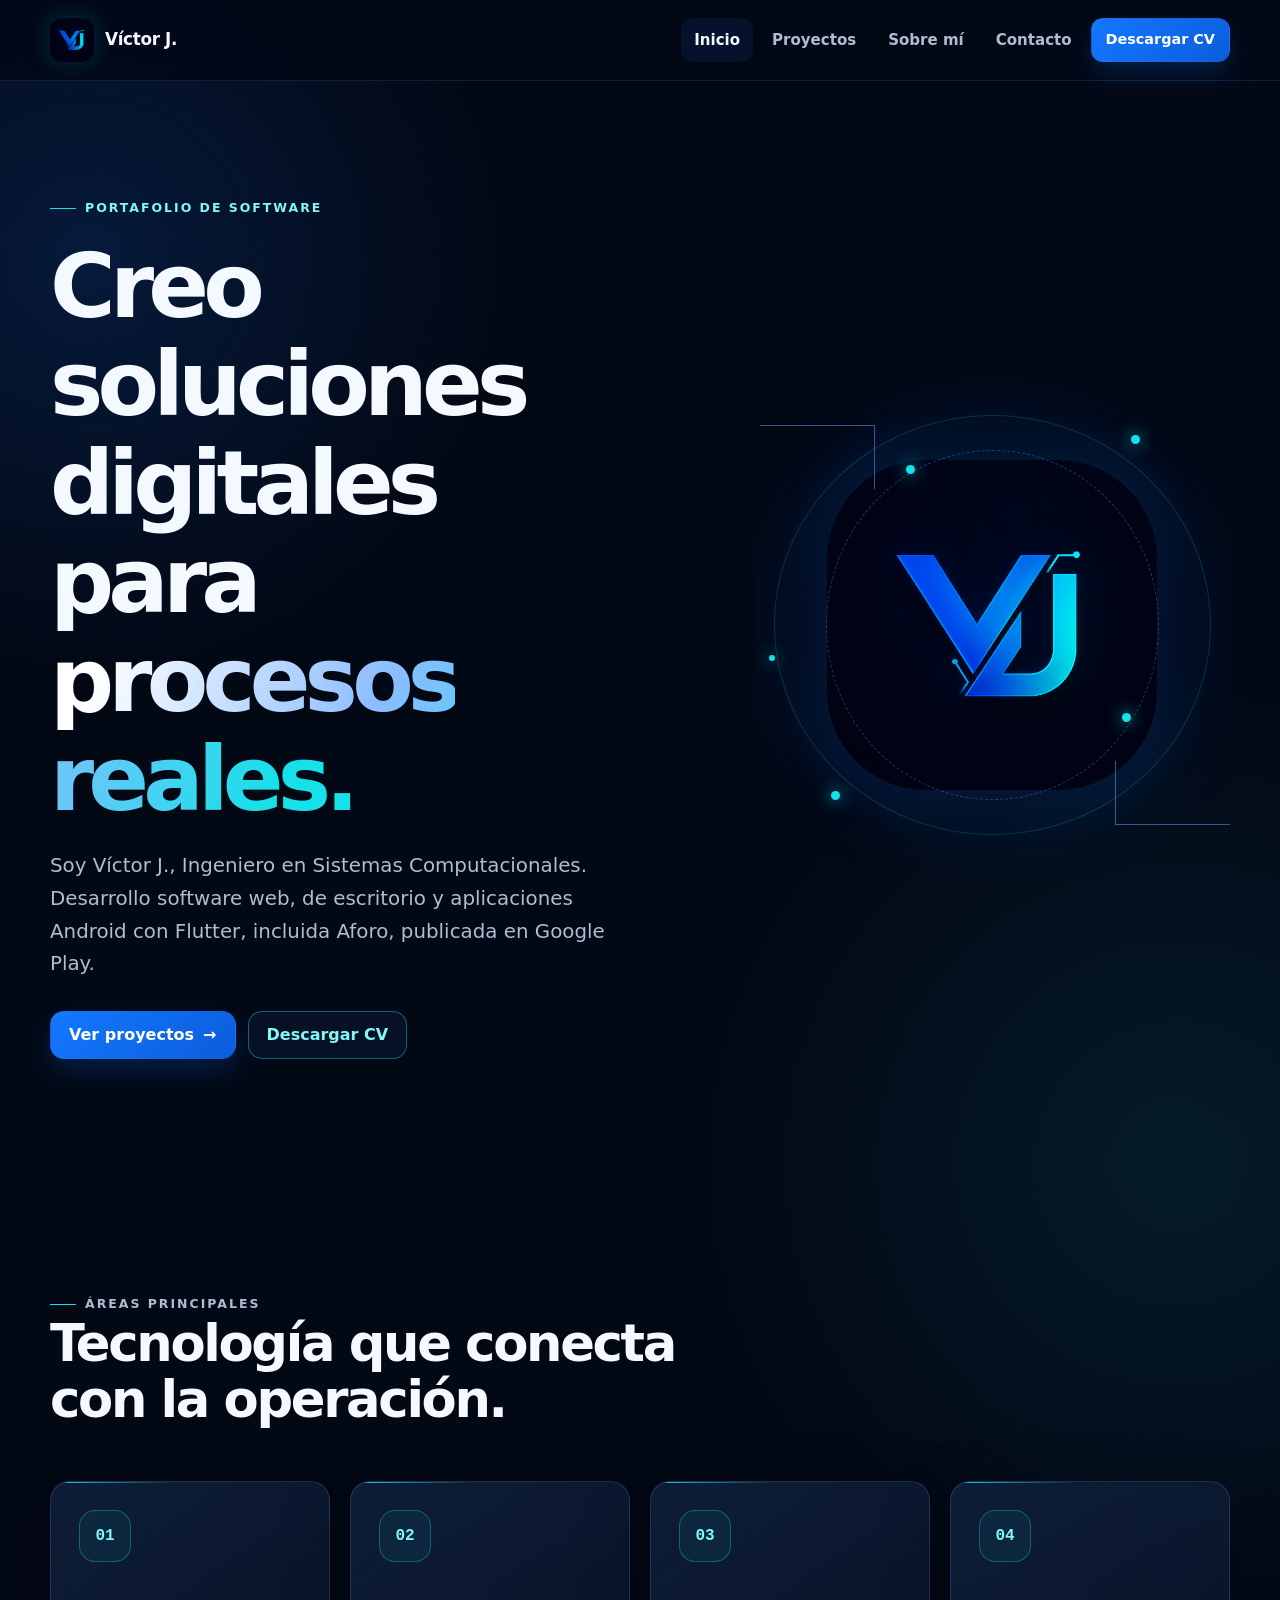
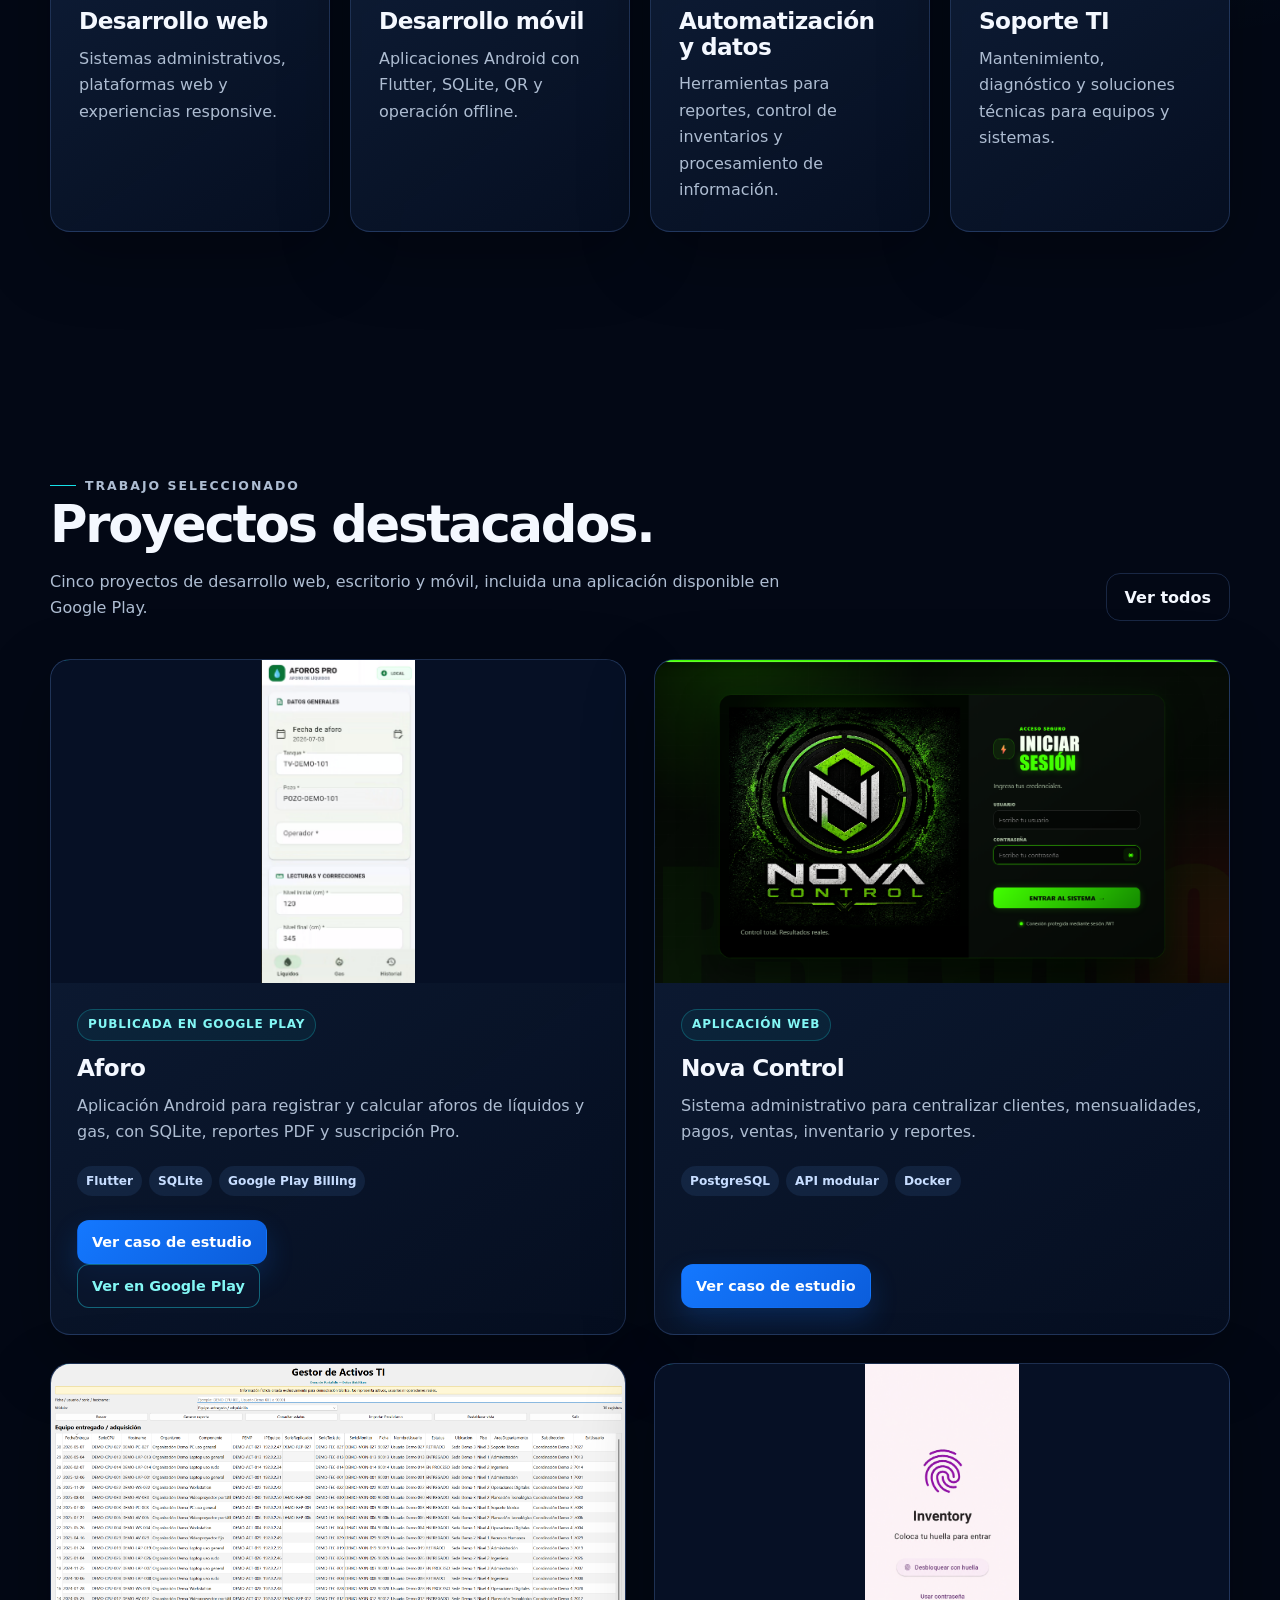
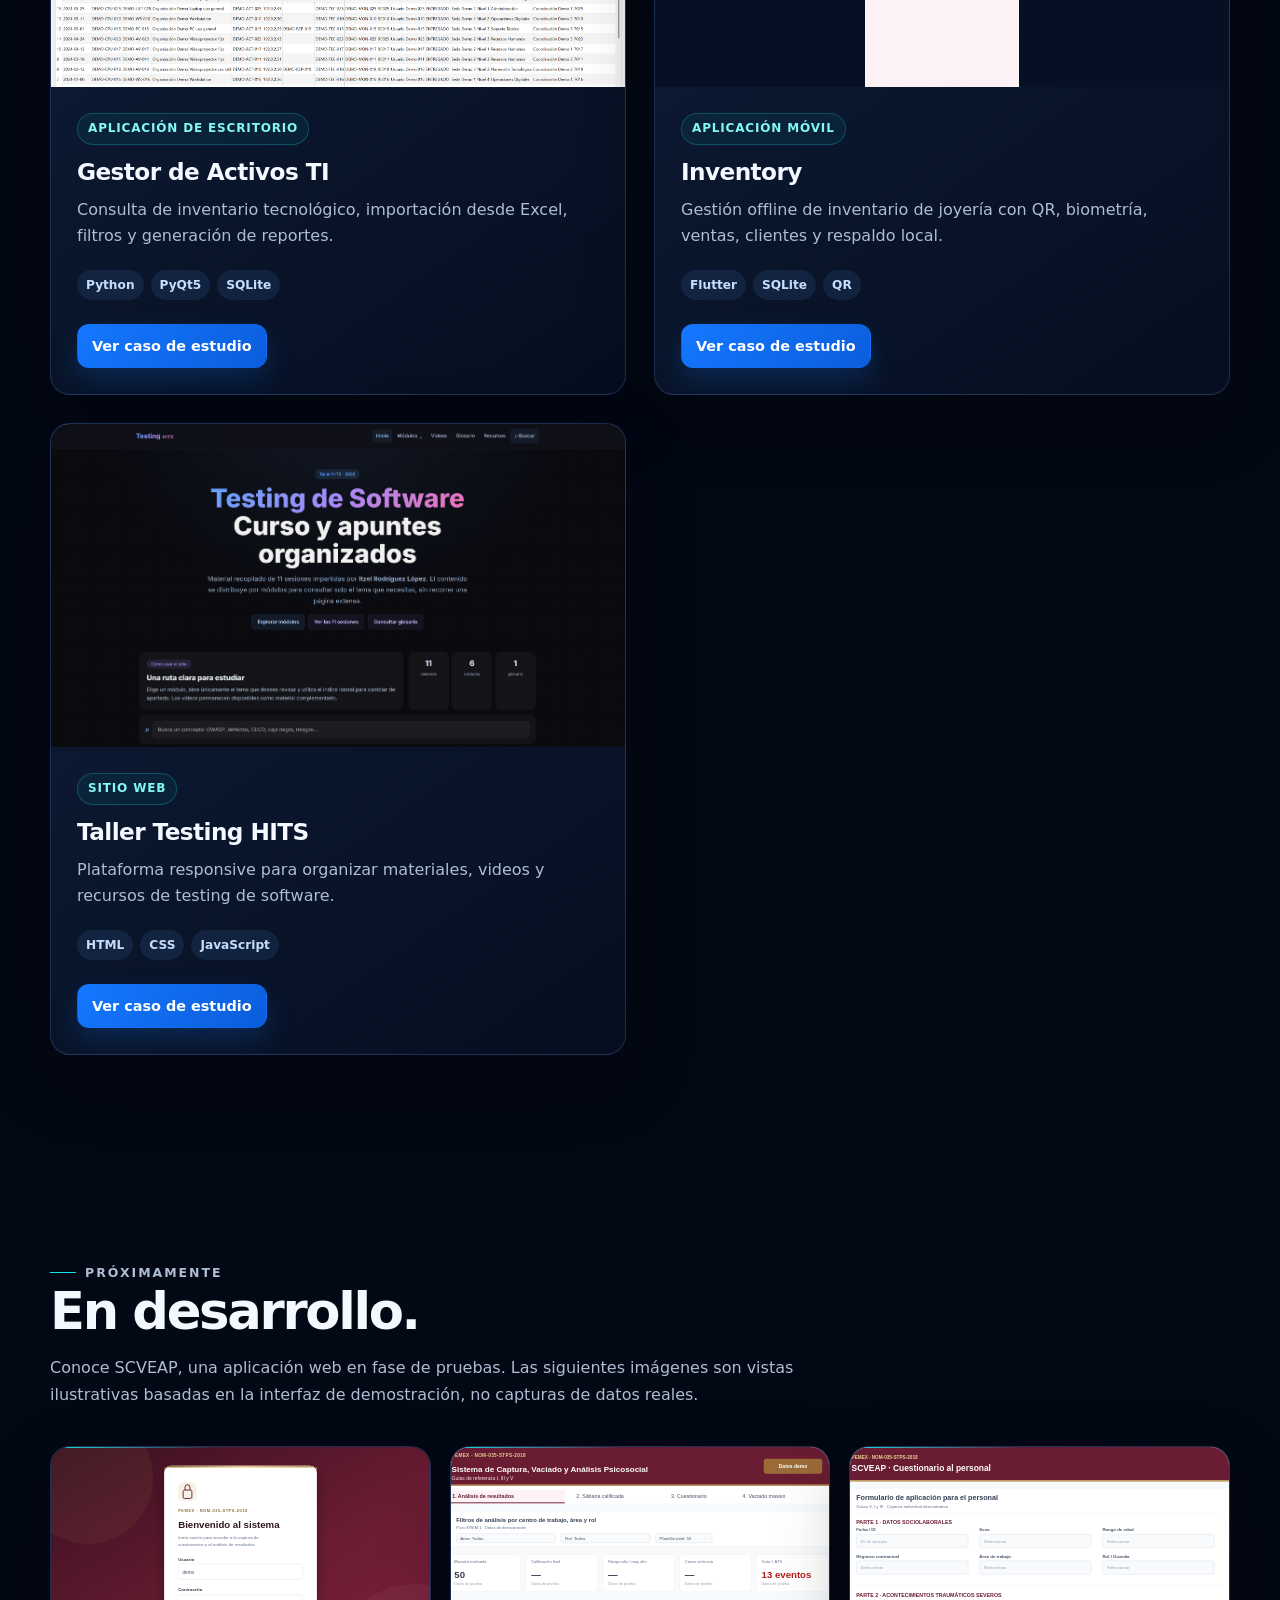
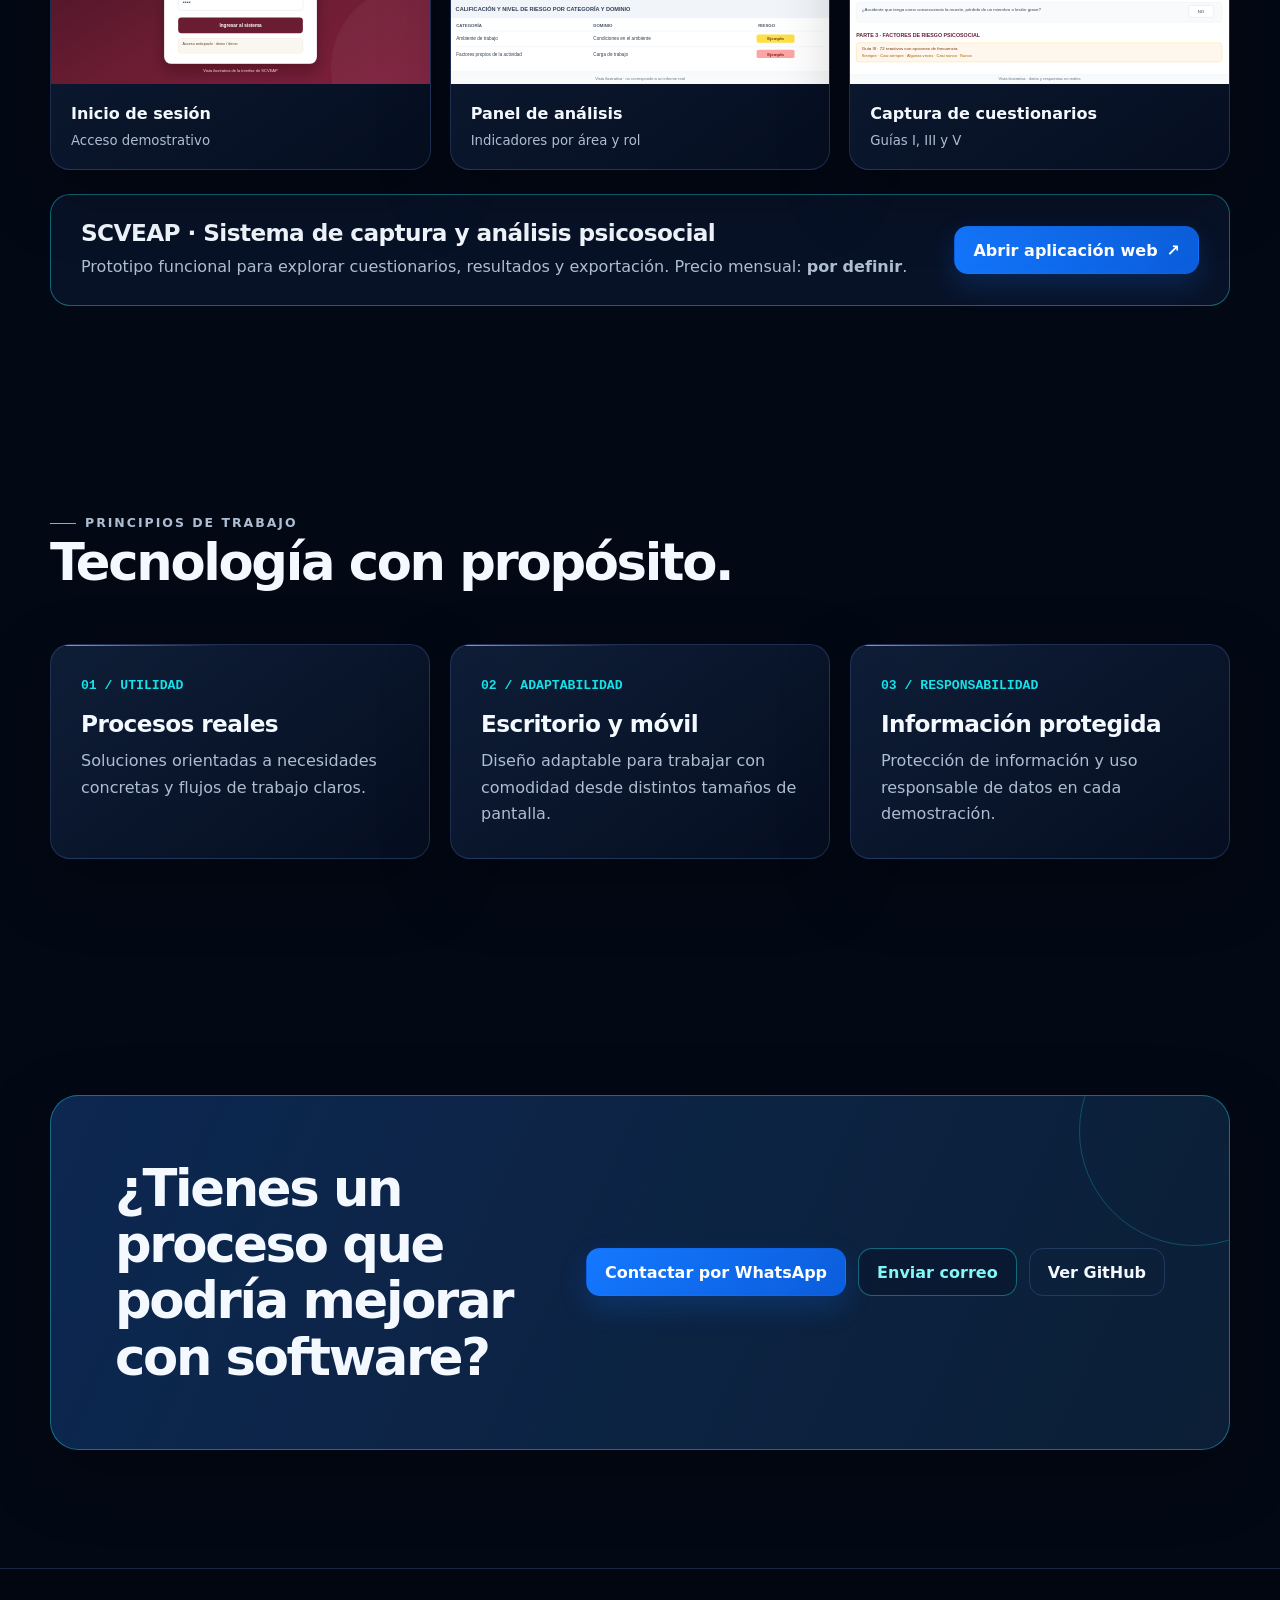
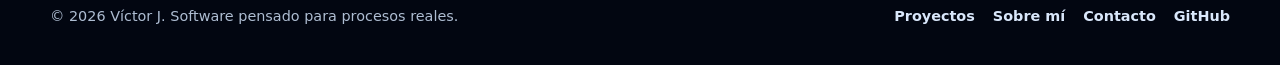
==== commit 03fe72e2: "Restaura la tarjeta original de Nova Control y conserva SCVEAP en desarrollo" ====
--- a/index.html
+++ b/index.html
@@ -106,8 +106,8 @@
             <div class="project-card-body"><span class="category">Publicada en Google Play</span><h3>Aforo</h3><p>Aplicación Android para registrar y calcular aforos de líquidos y gas, con SQLite, reportes PDF y suscripción Pro.</p><ul class="tags" aria-label="Tecnologías"><li>Flutter</li><li>SQLite</li><li>Google Play Billing</li></ul><a class="button button-small" href="proyectos/aforos-pro.html">Ver caso de estudio</a> <a class="button button-small button-secondary" href="https://play.google.com/store/apps/details?id=dev.victordejesus.aforo" target="_blank" rel="noopener noreferrer">Ver en Google Play</a></div>
           </article>
           <article class="card project-card">
-            <div class="project-card-media"><img src="assets/projects/scveap/vista-login.svg" alt="Vista ilustrativa de la pantalla de acceso del sistema SCVEAP" width="1280" height="760" loading="lazy"></div>
-            <div class="project-card-body"><span class="category">Aplicación web · En desarrollo</span><h3>SCVEAP</h3><p>Sistema web de captura, vaciado y análisis de cuestionarios NOM-035-STPS-2018. Organiza evaluaciones de las guías I, III y V, presenta niveles de riesgo y permite exportar resultados a CSV para Excel.</p><ul class="tags" aria-label="Tecnologías"><li>HTML</li><li>JavaScript</li><li>CSV / Excel</li></ul><p class="scveap-price"><strong>Precio mensual:</strong> Por definir <small>· Versión demostrativa, no disponible comercialmente</small></p><a class="button button-small" href="https://victordejesus.dev/SCVEAP/" target="_blank" rel="noopener noreferrer">Acceder a SCVEAP <span aria-hidden="true">↗</span></a></div>
+            <div class="project-card-media"><img src="assets/projects/nova-control/inicio-sesion-demo.png" alt="Pantalla demostrativa de inicio de sesión de Nova Control" width="1440" height="898" loading="lazy"></div>
+            <div class="project-card-body"><span class="category">Aplicación web</span><h3>Nova Control</h3><p>Sistema administrativo para centralizar clientes, mensualidades, pagos, ventas, inventario y reportes.</p><ul class="tags" aria-label="Tecnologías"><li>PostgreSQL</li><li>API modular</li><li>Docker</li></ul><a class="button button-small" href="proyectos/nova-control.html">Ver caso de estudio</a></div>
           </article>
           <article class="card project-card">
             <div class="project-card-media"><img src="assets/projects/gestor-activos-ti/inventario-principal-demo.png" alt="Interfaz principal demostrativa del Gestor de Activos TI" width="2047" height="1223" loading="lazy"></div>
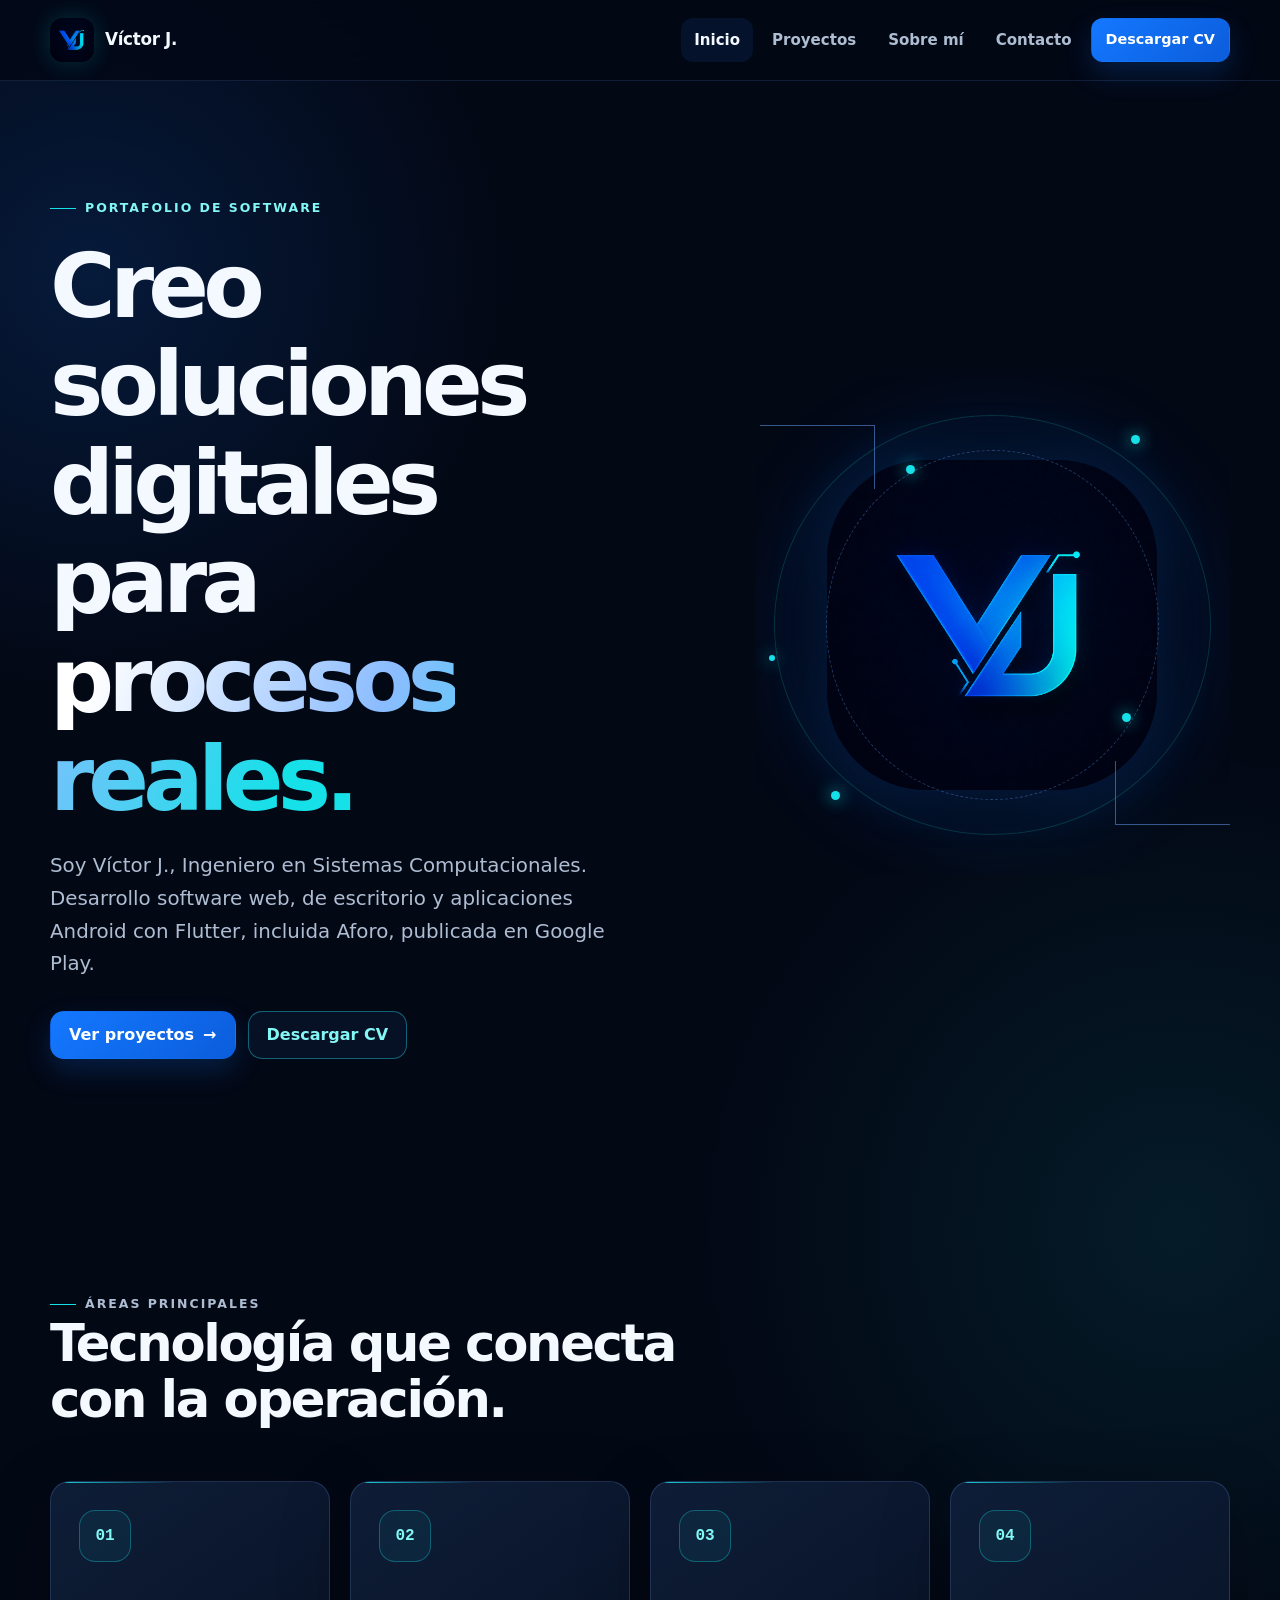
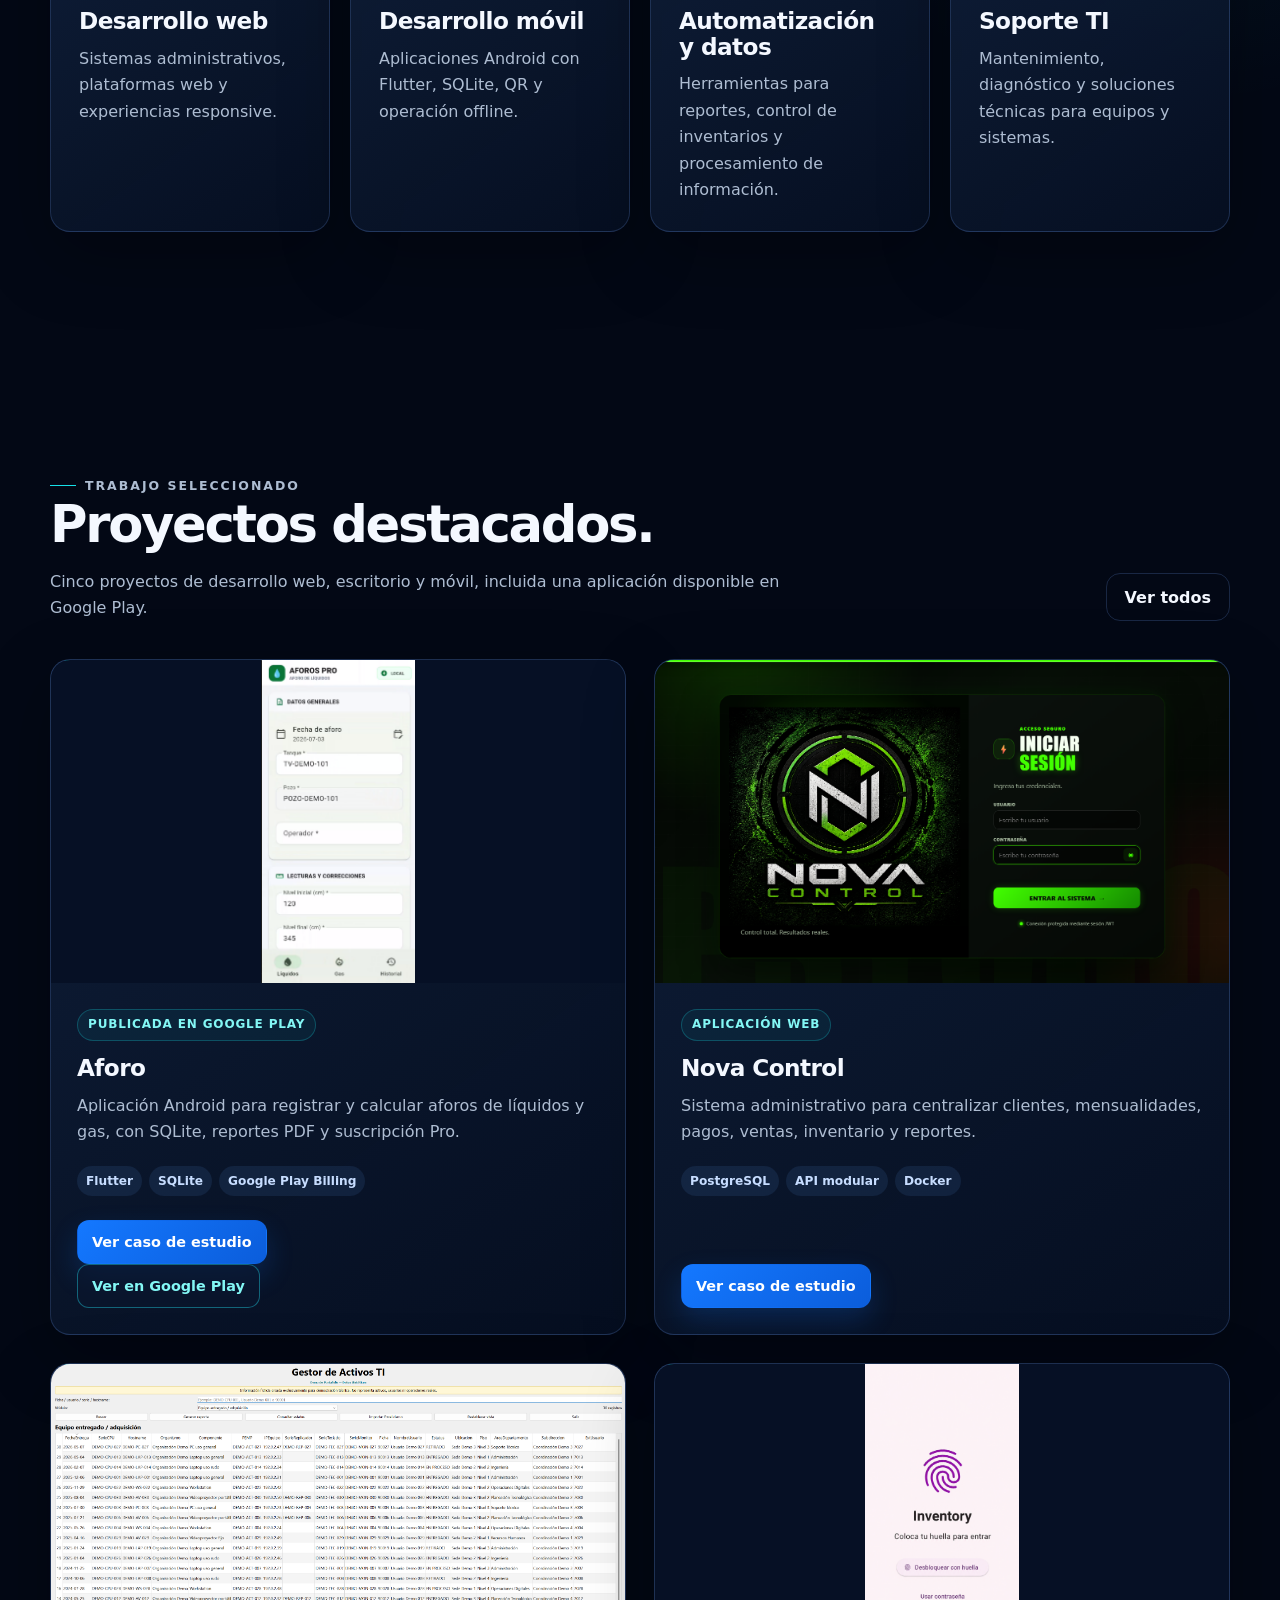
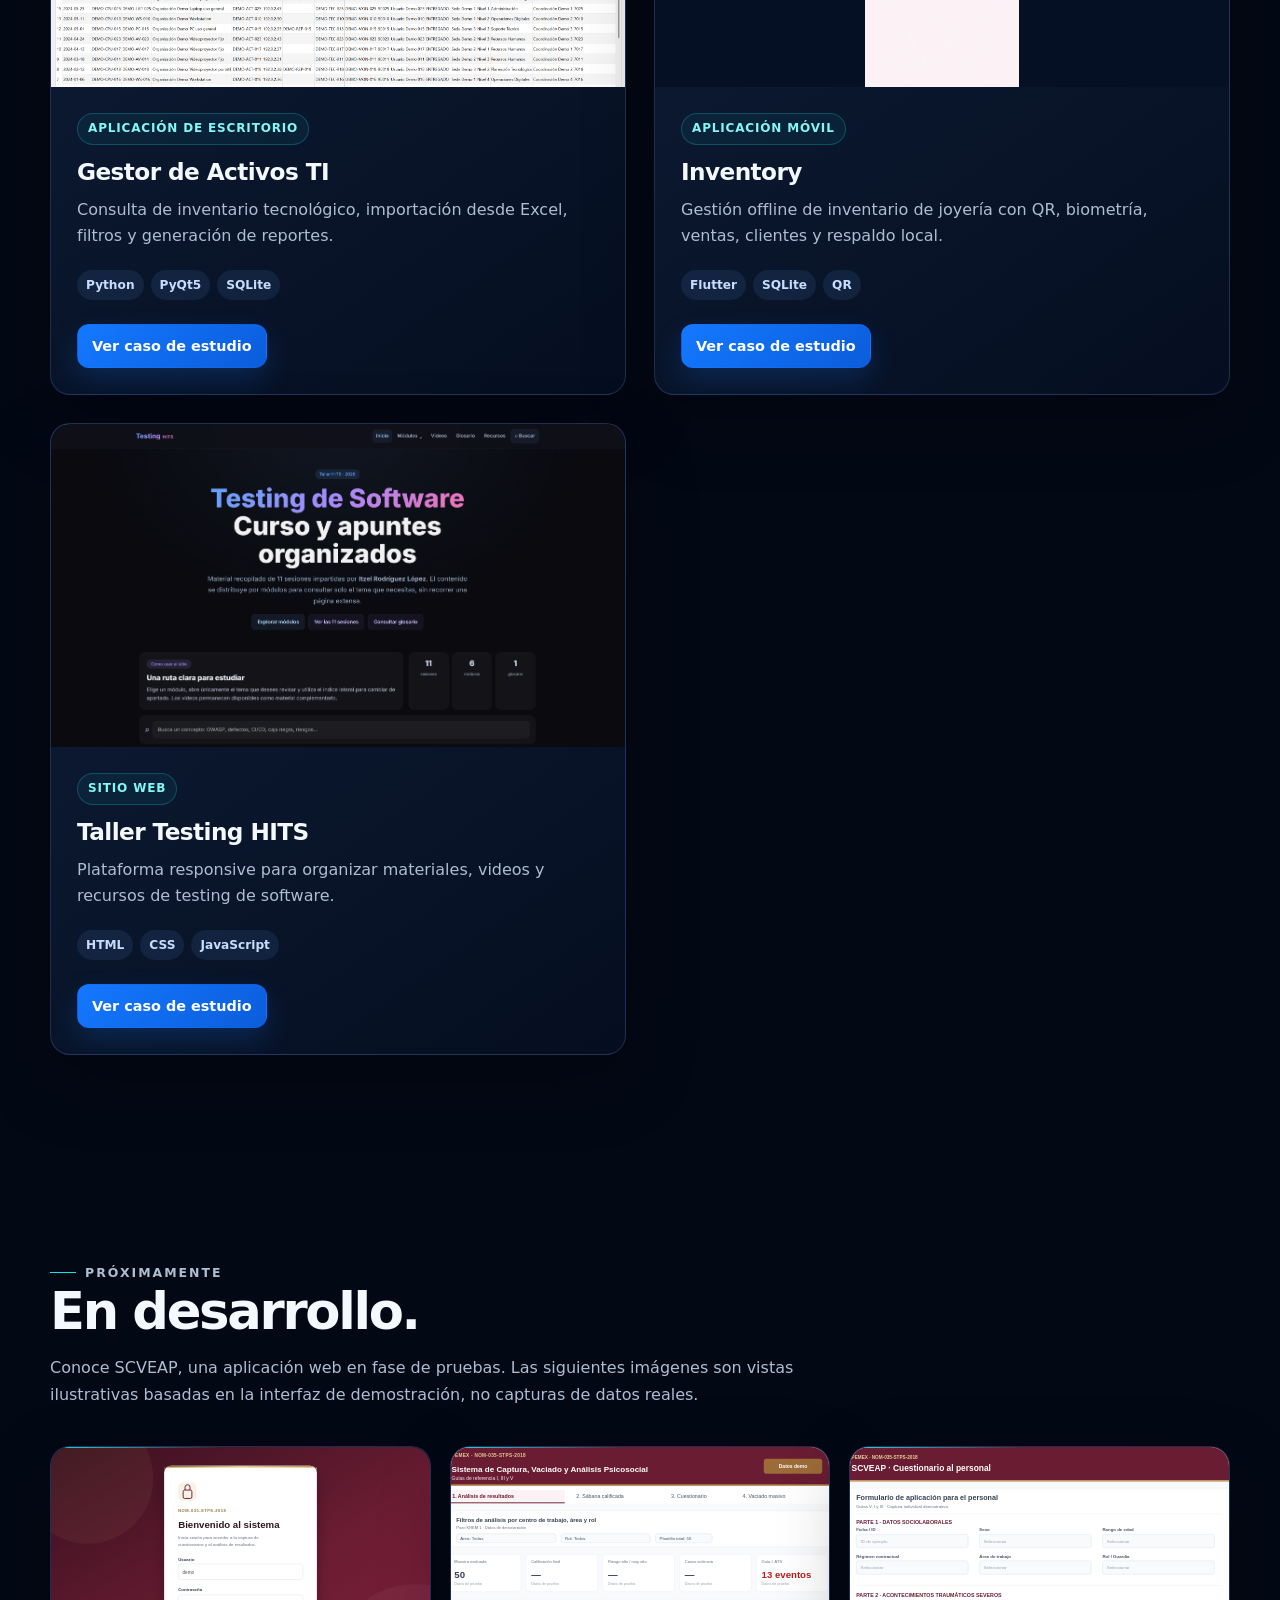
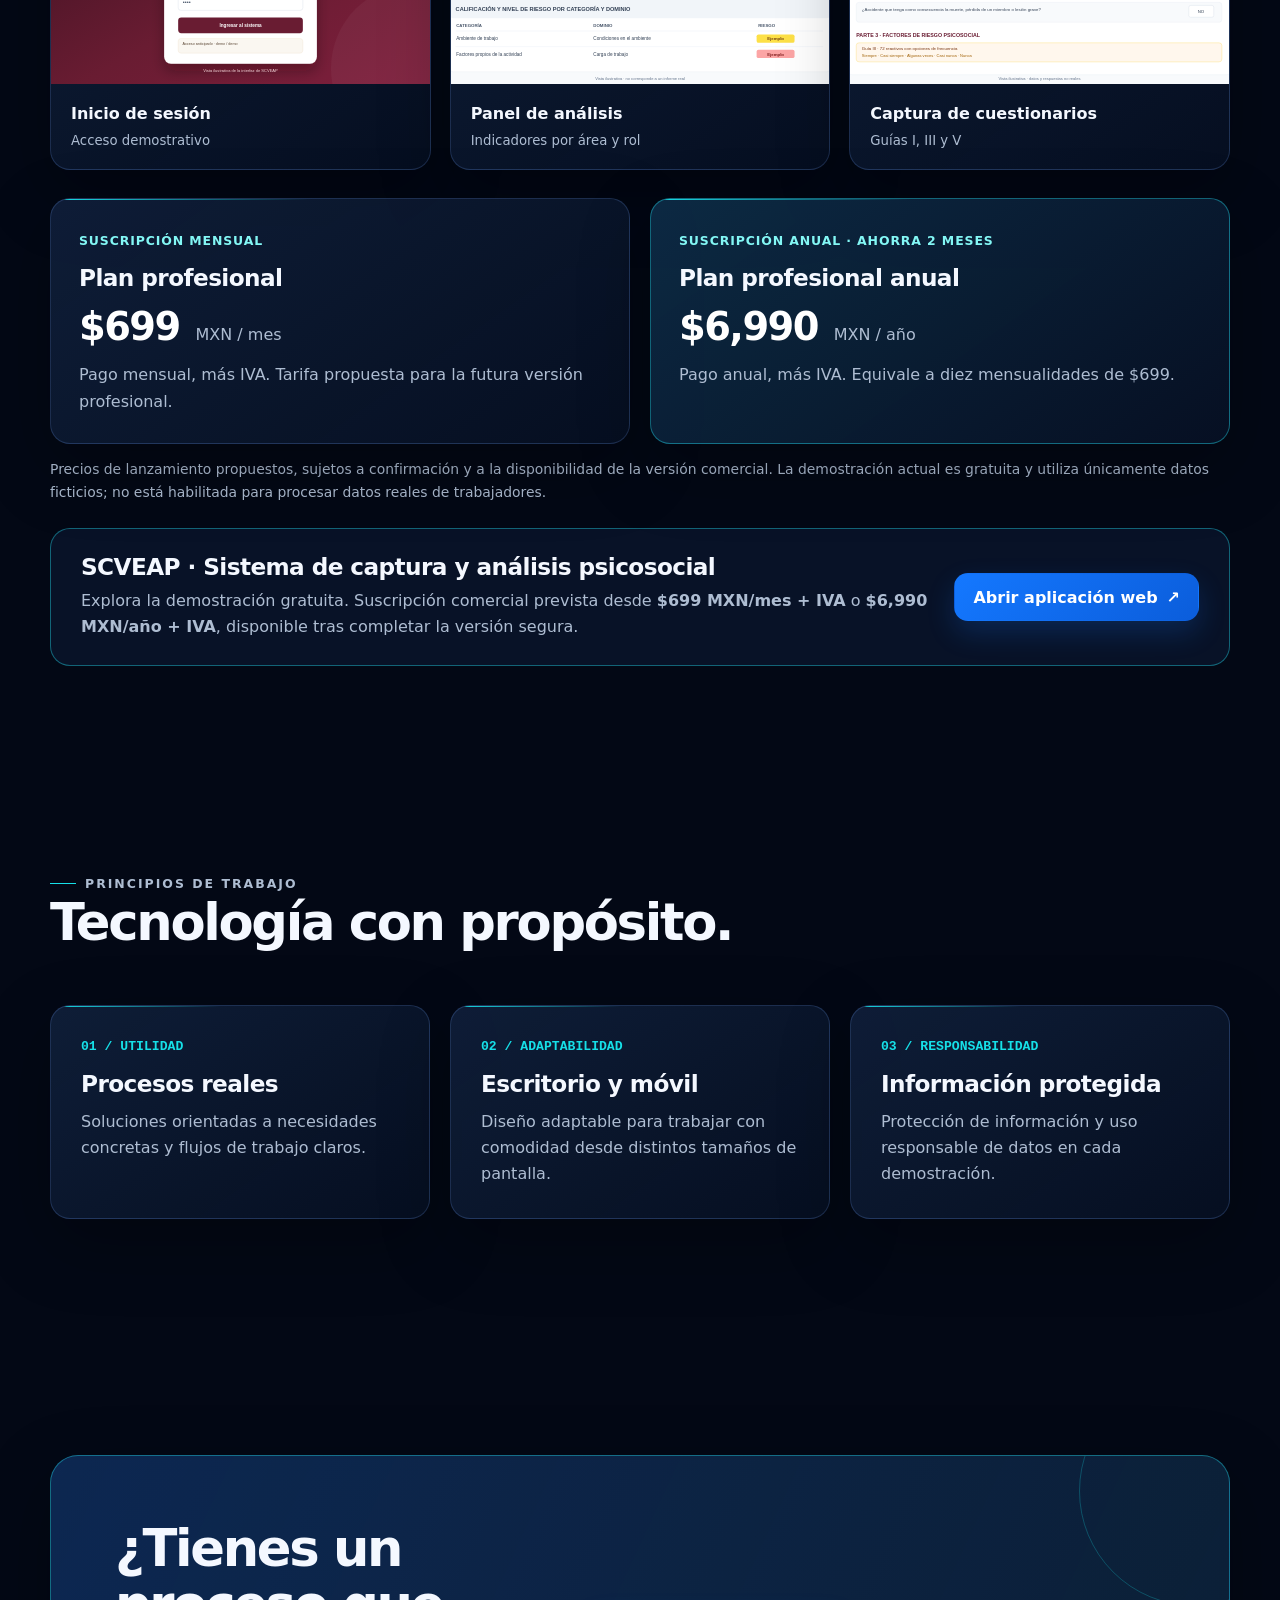
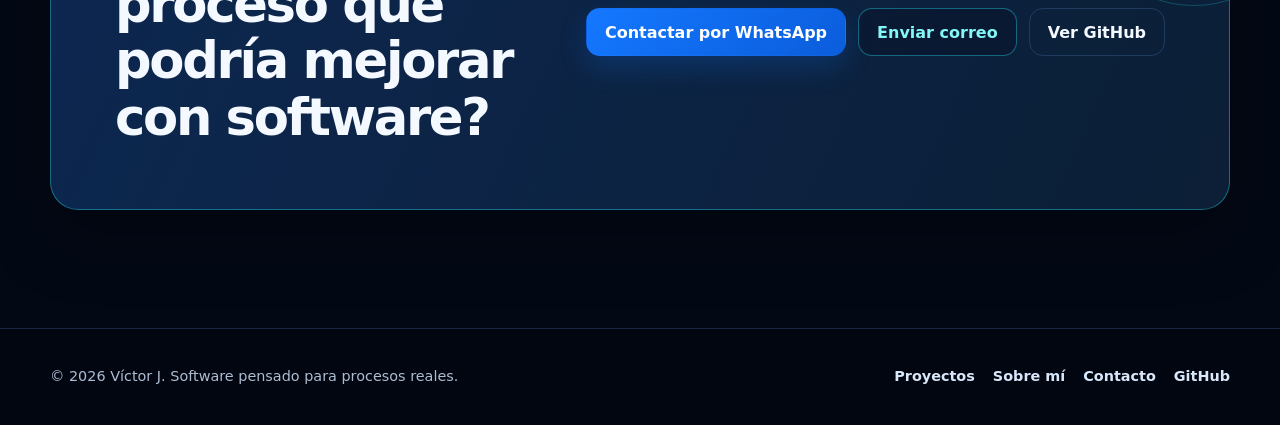
==== commit fdf12079: "Agrega precios mensuales y anuales de lanzamiento a SCVEAP" ====
--- a/index.html
+++ b/index.html
@@ -17,6 +17,15 @@
     <style>
       .scveap-price { margin-top: 2px; padding: 13px 15px; width: 100%; border: 1px solid rgba(22,224,232,.20); border-radius: 12px; background: rgba(22,224,232,.06); color: #e4f6ff !important; }
       .scveap-price small { display: block; margin-top: 3px; color: var(--muted); font-size: .76rem; }
+      .scveap-plans { display: grid; grid-template-columns: repeat(2,minmax(0,1fr)); gap: 20px; margin-top: 28px; }
+      .scveap-plan { padding: 28px; }
+      .scveap-plan-annual { border-color: var(--line-strong); background: linear-gradient(145deg,rgba(14,48,76,.85),rgba(7,17,36,.9)); }
+      .scveap-plan-kicker { display: inline-block; margin-bottom: 13px; color: var(--cyan-soft); font-size: .78rem; font-weight: 800; text-transform: uppercase; letter-spacing: .07em; }
+      .scveap-plan h3 { margin-bottom: 14px; }
+      .scveap-plan-amount { margin-bottom: 12px; font-size: clamp(1.9rem,3vw,2.6rem); line-height: 1.2; letter-spacing: -.04em; font-weight: 850; color: #fff; }
+      .scveap-plan-amount span { display: inline-block; margin-left: 4px; font-size: 1rem; letter-spacing: 0; font-weight: 500; color: var(--muted); }
+      .scveap-plan p:last-child { margin-bottom: 0; color: var(--muted); }
+      .scveap-terms { margin: 14px 0 0; font-size: .87rem; color: var(--muted); }
       .scveap-gallery { display: grid; grid-template-columns: repeat(3,minmax(0,1fr)); gap: 19px; }
       .scveap-shot { margin: 0; }
       .scveap-shot img { display: block; width: 100%; aspect-ratio: 16/10; object-fit: cover; object-position: top; background: #0b172e; }
@@ -27,7 +36,7 @@
       .scveap-cta p { margin-bottom: 0; color: var(--muted); }
       .scveap-cta .button { flex-shrink: 0; }
       @media(max-width: 900px){ .scveap-gallery { grid-template-columns: repeat(2,minmax(0,1fr)); } .scveap-cta { align-items:flex-start; flex-direction:column; } }
-      @media(max-width: 580px){ .scveap-gallery { grid-template-columns: 1fr; } .scveap-cta { padding:20px; } }
+      @media(max-width: 580px){ .scveap-gallery, .scveap-plans { grid-template-columns: 1fr; } .scveap-cta { padding:20px; } .scveap-plan { padding:22px; } }
     </style>
 </head>
 <body>
@@ -149,10 +158,25 @@
             <figcaption>Captura de cuestionarios <span>Guías I, III y V</span></figcaption>
           </figure>
         </div>
+        <div class="scveap-plans" aria-label="Precios propuestos de lanzamiento de SCVEAP">
+          <article class="card scveap-plan">
+            <span class="scveap-plan-kicker">Suscripción mensual</span>
+            <h3>Plan profesional</h3>
+            <p class="scveap-plan-amount">$699 <span>MXN / mes</span></p>
+            <p>Pago mensual, más IVA. Tarifa propuesta para la futura versión profesional.</p>
+          </article>
+          <article class="card scveap-plan scveap-plan-annual">
+            <span class="scveap-plan-kicker">Suscripción anual · Ahorra 2 meses</span>
+            <h3>Plan profesional anual</h3>
+            <p class="scveap-plan-amount">$6,990 <span>MXN / año</span></p>
+            <p>Pago anual, más IVA. Equivale a diez mensualidades de $699.</p>
+          </article>
+        </div>
+        <p class="scveap-terms">Precios de lanzamiento propuestos, sujetos a confirmación y a la disponibilidad de la versión comercial. La demostración actual es gratuita y utiliza únicamente datos ficticios; no está habilitada para procesar datos reales de trabajadores.</p>
         <div class="scveap-cta">
           <div>
             <h3>SCVEAP · Sistema de captura y análisis psicosocial</h3>
-            <p>Prototipo funcional para explorar cuestionarios, resultados y exportación. Precio mensual: <strong>por definir</strong>.</p>
+            <p>Explora la demostración gratuita. Suscripción comercial prevista desde <strong>$699 MXN/mes + IVA</strong> o <strong>$6,990 MXN/año + IVA</strong>, disponible tras completar la versión segura.</p>
           </div>
           <a class="button" href="https://victordejesus.dev/SCVEAP/" target="_blank" rel="noopener noreferrer">Abrir aplicación web <span aria-hidden="true">↗</span></a>
         </div>
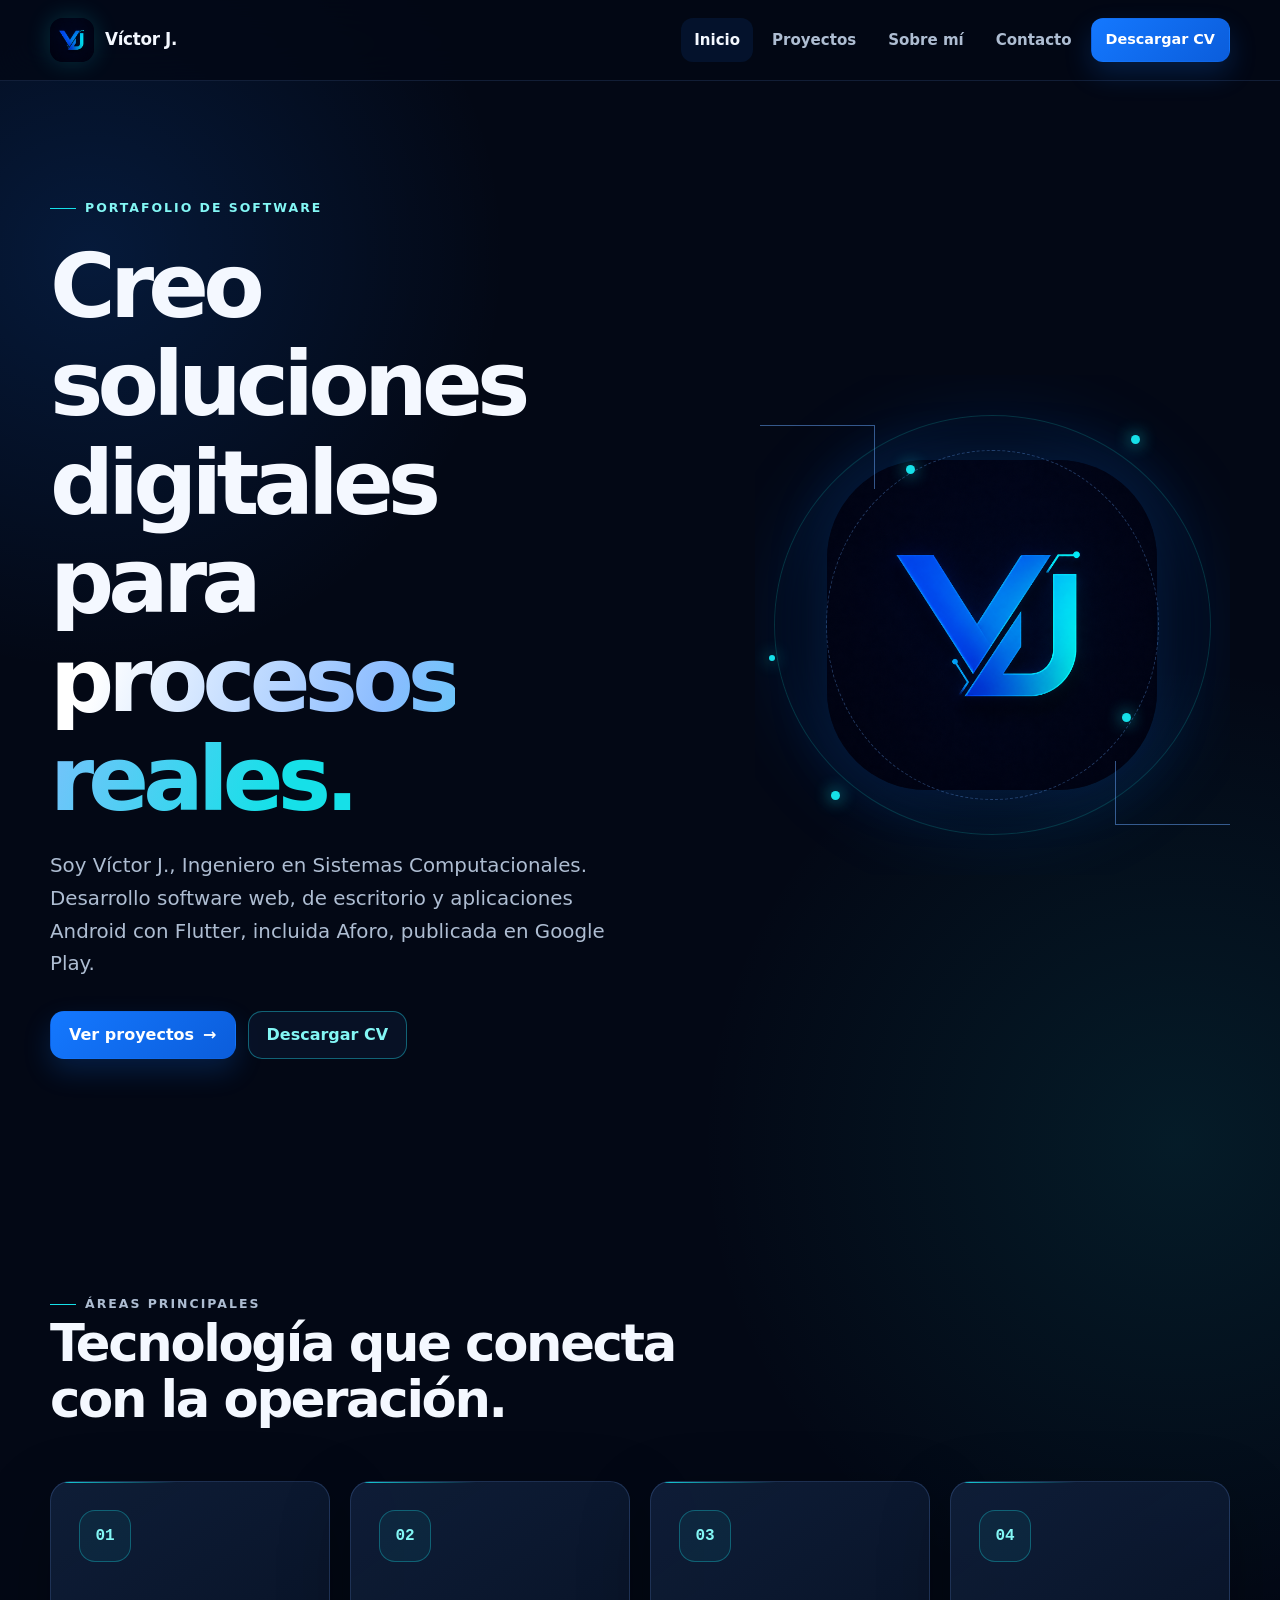
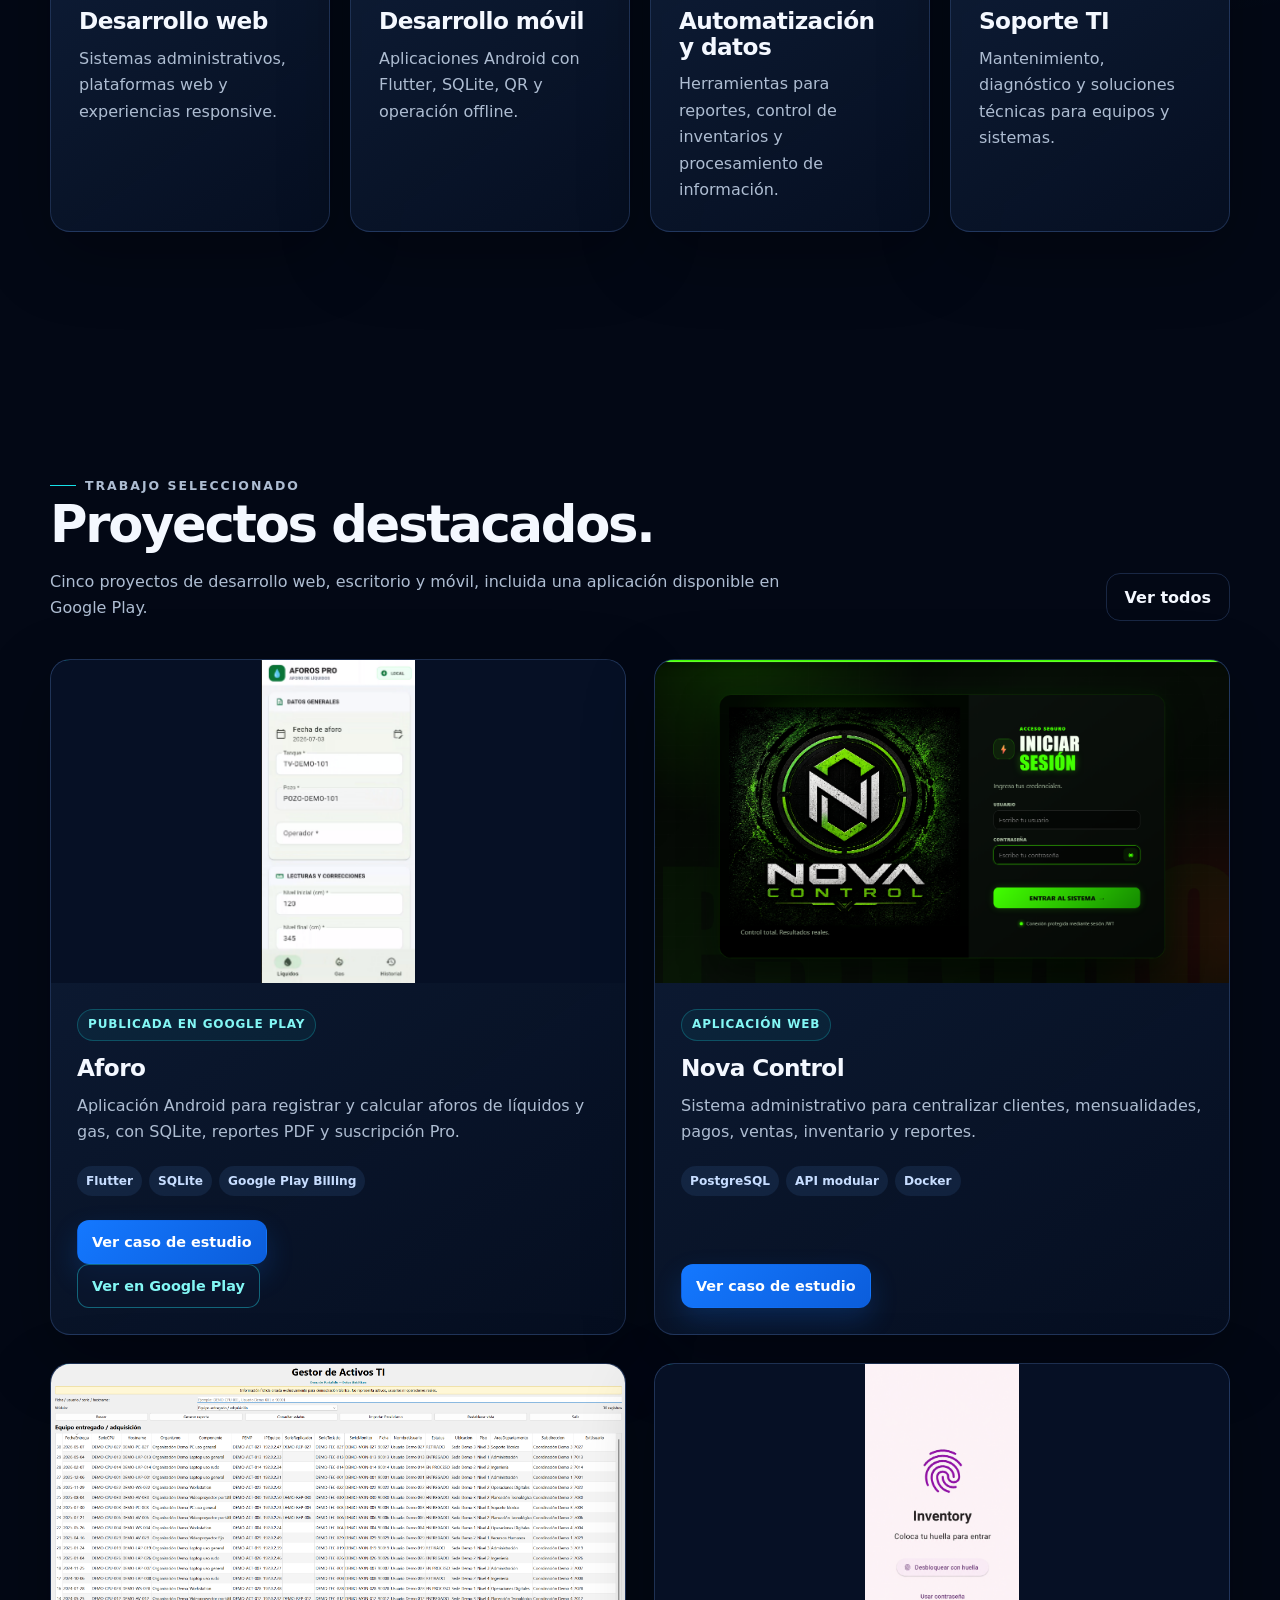
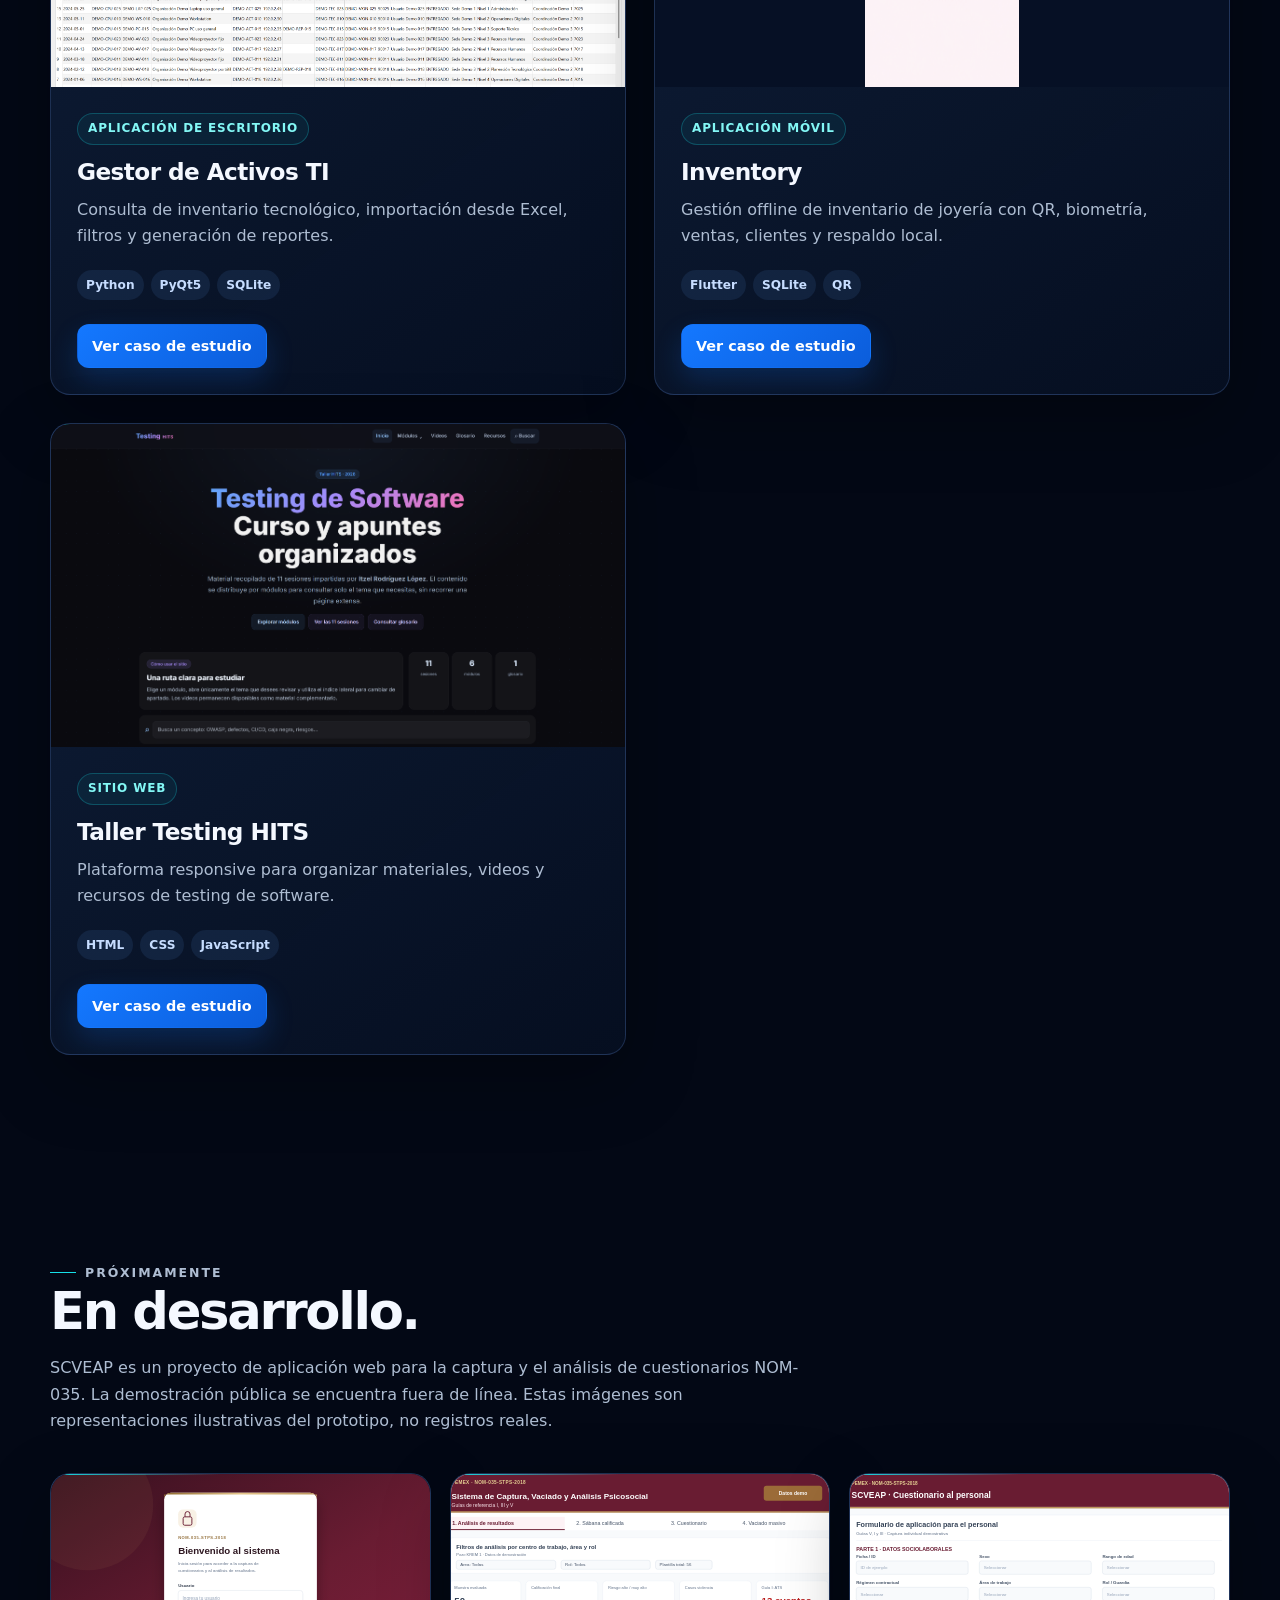
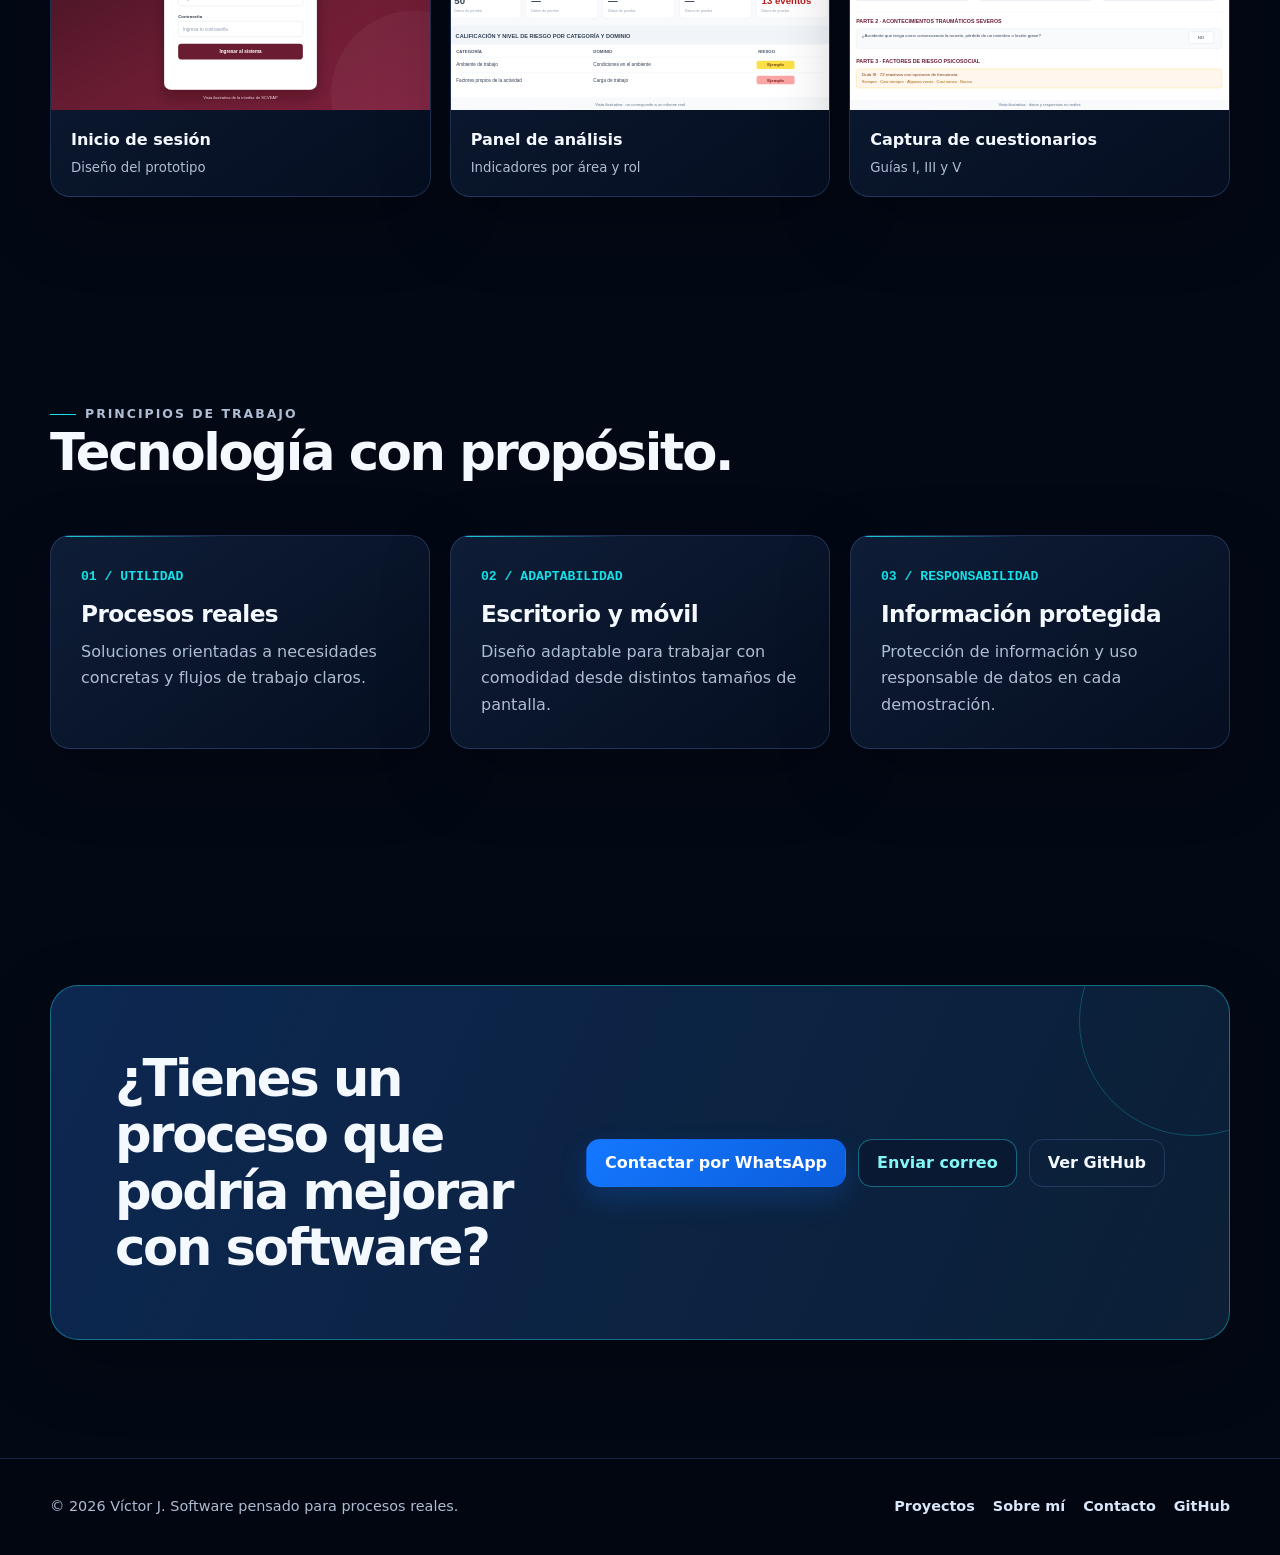
==== commit e86b1cfc: "Retira planes y botón de acceso de SCVEAP del portafolio" ====
--- a/index.html
+++ b/index.html
@@ -15,28 +15,13 @@
   <link rel="stylesheet" href="assets/css/styles.css">
   <script src="assets/js/site.js" defer></script>
     <style>
-      .scveap-price { margin-top: 2px; padding: 13px 15px; width: 100%; border: 1px solid rgba(22,224,232,.20); border-radius: 12px; background: rgba(22,224,232,.06); color: #e4f6ff !important; }
-      .scveap-price small { display: block; margin-top: 3px; color: var(--muted); font-size: .76rem; }
-      .scveap-plans { display: grid; grid-template-columns: repeat(2,minmax(0,1fr)); gap: 20px; margin-top: 28px; }
-      .scveap-plan { padding: 28px; }
-      .scveap-plan-annual { border-color: var(--line-strong); background: linear-gradient(145deg,rgba(14,48,76,.85),rgba(7,17,36,.9)); }
-      .scveap-plan-kicker { display: inline-block; margin-bottom: 13px; color: var(--cyan-soft); font-size: .78rem; font-weight: 800; text-transform: uppercase; letter-spacing: .07em; }
-      .scveap-plan h3 { margin-bottom: 14px; }
-      .scveap-plan-amount { margin-bottom: 12px; font-size: clamp(1.9rem,3vw,2.6rem); line-height: 1.2; letter-spacing: -.04em; font-weight: 850; color: #fff; }
-      .scveap-plan-amount span { display: inline-block; margin-left: 4px; font-size: 1rem; letter-spacing: 0; font-weight: 500; color: var(--muted); }
-      .scveap-plan p:last-child { margin-bottom: 0; color: var(--muted); }
-      .scveap-terms { margin: 14px 0 0; font-size: .87rem; color: var(--muted); }
       .scveap-gallery { display: grid; grid-template-columns: repeat(3,minmax(0,1fr)); gap: 19px; }
       .scveap-shot { margin: 0; }
       .scveap-shot img { display: block; width: 100%; aspect-ratio: 16/10; object-fit: cover; object-position: top; background: #0b172e; }
       .scveap-shot figcaption { padding: 17px 20px; font-weight: 800; }
       .scveap-shot figcaption span { display: block; margin-top: 3px; font-size: .83rem; font-weight: 500; color: var(--muted); }
-      .scveap-cta { margin-top: 24px; padding: 25px 30px; display: flex; align-items: center; justify-content: space-between; gap: 22px; border: 1px solid var(--line-strong); border-radius: var(--radius-md); background: rgba(11,23,46,.78); }
-      .scveap-cta h3 { margin-bottom: 8px; }
-      .scveap-cta p { margin-bottom: 0; color: var(--muted); }
-      .scveap-cta .button { flex-shrink: 0; }
-      @media(max-width: 900px){ .scveap-gallery { grid-template-columns: repeat(2,minmax(0,1fr)); } .scveap-cta { align-items:flex-start; flex-direction:column; } }
-      @media(max-width: 580px){ .scveap-gallery, .scveap-plans { grid-template-columns: 1fr; } .scveap-cta { padding:20px; } .scveap-plan { padding:22px; } }
+      @media(max-width: 900px){ .scveap-gallery { grid-template-columns: repeat(2,minmax(0,1fr)); } }
+      @media(max-width: 580px){ .scveap-gallery { grid-template-columns: 1fr; } }
     </style>
 </head>
 <body>
@@ -141,13 +126,13 @@
           <div>
             <p class="eyebrow">Próximamente</p>
             <h2 id="development-title">En desarrollo.</h2>
-            <p>Conoce SCVEAP, una aplicación web en fase de pruebas. Las siguientes imágenes son vistas ilustrativas basadas en la interfaz de demostración, no capturas de datos reales.</p>
+            <p>SCVEAP es un proyecto de aplicación web para la captura y el análisis de cuestionarios NOM-035. La demostración pública se encuentra fuera de línea. Estas imágenes son representaciones ilustrativas del prototipo, no registros reales.</p>
           </div>
         </div>
         <div class="scveap-gallery">
           <figure class="card scveap-shot">
             <img src="assets/projects/scveap/vista-login.svg" alt="Vista ilustrativa de inicio de sesión de SCVEAP" width="1280" height="760" loading="lazy">
-            <figcaption>Inicio de sesión <span>Acceso demostrativo</span></figcaption>
+            <figcaption>Inicio de sesión <span>Diseño del prototipo</span></figcaption>
           </figure>
           <figure class="card scveap-shot">
             <img src="assets/projects/scveap/vista-dashboard.svg" alt="Vista ilustrativa de los indicadores y filtros del análisis NOM-035" width="1280" height="760" loading="lazy">
@@ -157,28 +142,6 @@
             <img src="assets/projects/scveap/vista-cuestionario.svg" alt="Vista ilustrativa del formulario de captura de las guías I, III y V" width="1280" height="760" loading="lazy">
             <figcaption>Captura de cuestionarios <span>Guías I, III y V</span></figcaption>
           </figure>
-        </div>
-        <div class="scveap-plans" aria-label="Precios propuestos de lanzamiento de SCVEAP">
-          <article class="card scveap-plan">
-            <span class="scveap-plan-kicker">Suscripción mensual</span>
-            <h3>Plan profesional</h3>
-            <p class="scveap-plan-amount">$699 <span>MXN / mes</span></p>
-            <p>Pago mensual, más IVA. Tarifa propuesta para la futura versión profesional.</p>
-          </article>
-          <article class="card scveap-plan scveap-plan-annual">
-            <span class="scveap-plan-kicker">Suscripción anual · Ahorra 2 meses</span>
-            <h3>Plan profesional anual</h3>
-            <p class="scveap-plan-amount">$6,990 <span>MXN / año</span></p>
-            <p>Pago anual, más IVA. Equivale a diez mensualidades de $699.</p>
-          </article>
-        </div>
-        <p class="scveap-terms">Precios de lanzamiento propuestos, sujetos a confirmación y a la disponibilidad de la versión comercial. La demostración actual es gratuita y utiliza únicamente datos ficticios; no está habilitada para procesar datos reales de trabajadores.</p>
-        <div class="scveap-cta">
-          <div>
-            <h3>SCVEAP · Sistema de captura y análisis psicosocial</h3>
-            <p>Explora la demostración gratuita. Suscripción comercial prevista desde <strong>$699 MXN/mes + IVA</strong> o <strong>$6,990 MXN/año + IVA</strong>, disponible tras completar la versión segura.</p>
-          </div>
-          <a class="button" href="https://victordejesus.dev/SCVEAP/" target="_blank" rel="noopener noreferrer">Abrir aplicación web <span aria-hidden="true">↗</span></a>
         </div>
       </div>
     </section>
